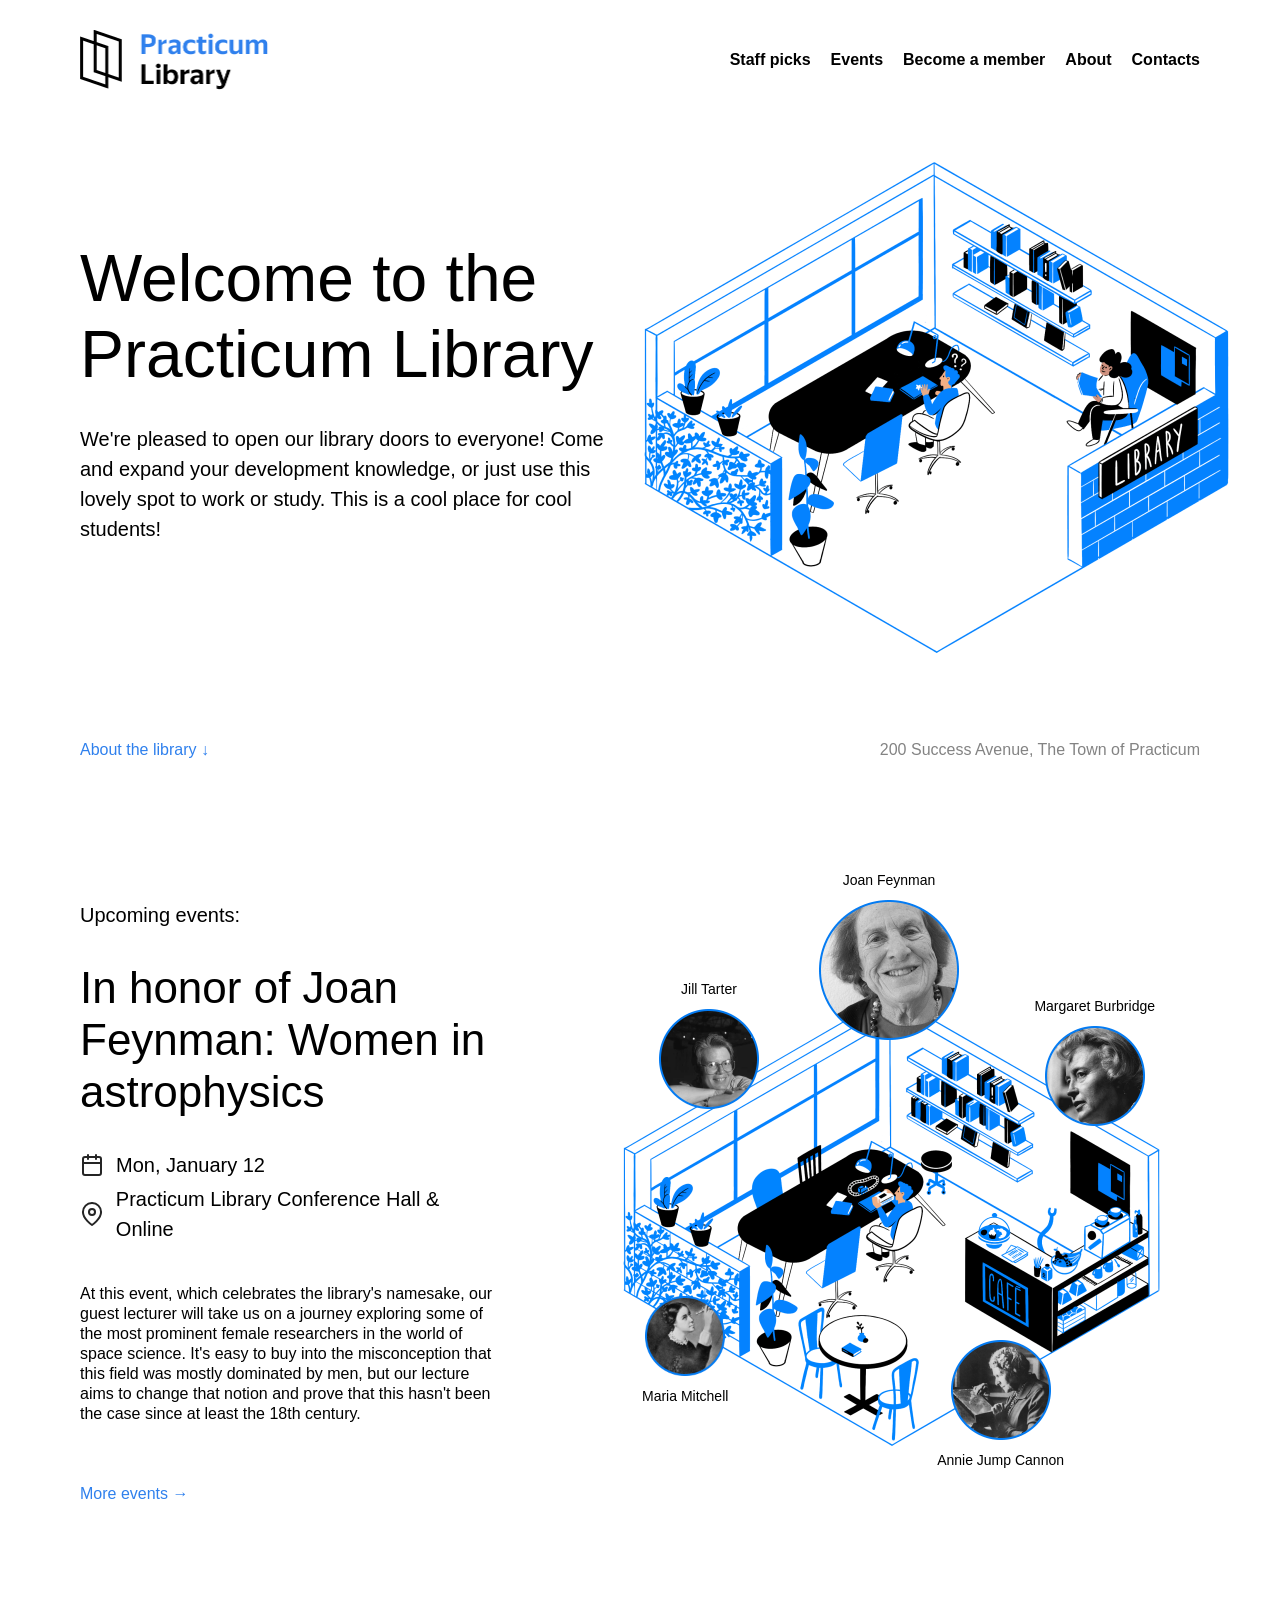
==== index.html @ 92921d1e "update project library" ====
<!DOCTYPE html>
<html lang="en">
  <head>
    <meta charset="UTF-8" />
    <meta name="viewport" content="width=device-width, initial-scale=1.0" />
    <title>Practicum Library</title>
    <link rel="shortcut icon" href="favicon.ico" />
    <link rel="stylesheet" href="./styles/normalize.css" />
    <link rel="stylesheet" href="./styles/style.css" />
  </head>

  <body>
    <div class="page">
      <header class="header">
        <nav class="nav">
          <img
            src="./images/logo.png"
            alt="Practicum Library Logo"
            class="logo"
          />
          <ul class="nav__links">
            <li>
              <a class="nav__link">Staff picks</a>
            </li>
            <li>
              <a class="nav__link">Events</a>
            </li>
            <li>
              <a class="nav__link">Become a member</a>
            </li>
            <li>
              <a class="nav__link">About</a>
            </li>
            <li>
              <a class="nav__link">Contacts</a>
            </li>
          </ul>
        </nav>
        <h1 class="header__title">Welcome to the Practicum Library</h1>
        <p class="header__description">
          We're pleased to open our library doors to everyone! Come and expand
          your development knowledge, or just use this lovely spot to work or
          study. This is a cool place for cool students!
        </p>

        <img
          src="./images/inside_the_library.png"
          alt="Illustration 'Inside the library'"
          class="header__image"
        />

        <div class="header__footer">
          <a class="header__link">About the library &darr;</a>
          <p class="header__address">
            200 Success Avenue, The Town of Practicum
          </p>
        </div>
      </header>

      <main class="content">
        <section class="events">
          <div class="events__content">
            <h2 class="events__heading">Upcoming events:</h2>
            <h3 class="events__title">
              In honor of Joan Feynman: Women in astrophysics
            </h3>
            <div class="event-info events__info-section">
              <div class="event-info__item">
                <div
                  class="event-info__icon event-info__icon_type_calendar"
                ></div>
                <p class="event-info__text">Mon, January 12</p>
              </div>
              <div class="event-info__item">
                <div class="event-info__icon event-info__icon_type_pin"></div>
                <p class="event-info__text">
                  Practicum Library Conference Hall & Online
                </p>
              </div>
            </div>
            <p class="events__description">
              At this event, which celebrates the library's namesake, our guest
              lecturer will take us on a journey exploring some of the most
              prominent female researchers in the world of space science. It's
              easy to buy into the misconception that this field was mostly
              dominated by men, but our lecture aims to change that notion and
              prove that this hasn't been the case since at least the 18th
              century.
            </p>
            <a href="#" class="events__more">More events &rarr;</a>
          </div>
          <div class="events__cover">
            <img
              src="./images/cafe.png"
              alt="practicum cafe"
              class="events__image"
            />
            <div class="person person_name_feynman">
              <p class="person__caption">Joan Feynman</p>
              <img
                src="./images/person_feynman.png"
                alt="picture of joan feynman"
                class="person__image person__image_size_l"
              />
            </div>

            <div class="person person_name_burbidge">
              <p class="person__caption">Margaret Burbridge</p>
              <img
                src="./images/person_burbidge.png"
                alt="picture of Margaret Burbridge"
                class="person__image person__image_size_m"
              />
            </div>

            <div class="person person_name_cannon">
              <img
                src="./images/person_cannon.png"
                alt="picture of Annie Jump Cannon"
                class="person__image person__image_size_m"
              />
              <p class="person__caption">Annie Jump Cannon</p>
            </div>

            <div class="person person_name_mitchell">
              <img
                src="./images/person_mitchell.png"
                alt="picture of Maria Mitchell"
                class="person__image person__image_size_s"
              />
              <p class="person__caption">Maria Mitchell</p>
            </div>

            <div class="person person_name_tarter">
              <p class="person__caption">Jill Tarter</p>
              <img
                src="./images/person_tarter.png"
                alt="picture of Jill Tarter"
                class="person__image person__image_size_m"
              />
            </div>
          </div>
        </section>

        <section class="staff">
          <!-- --------------------------------------------------------------- -->
          <!--        Don't uncomment until the final project stage            -->
          <!-- --------------------------------------------------------------- -->
          <!--<h2 class="staff__title">Staff picks</h2>
        <p class="staff__subtitle">That our readers love</p>
        <ul>
          <li class="card">
            <div class="card__content">
              <h3 class="card__title">Introduction to Algorithms</h3>
              <p class="card__text">
                The name of this book is self-explanatory; it's a proper
                introduction to algorithms! Introduction to Algorithms, or CLRS,
                in reference to the authors' last names, goes in-depth and
                covers a range of algorithms across several self-contained
                chapters.
              </p>
              <p class="card__footer">
                Thomas H. Cormen, Charles E. Leiserson, Ronald L. Rivest,
                Clifford Stein
              </p>
            </div>
          </li>

          <li class="card">
            <div class="card__content">
              <h3 class="card__title">
                The Structure and Interpretation of Computer Programs (SICP)
              </h3>
              <p class="card__text">
                This is one of the best books for learning the fundamentals of
                programming. Featured by MIT in one of their foundational
                programming courses, SICP is a general-purpose programming book
                that uses Scheme to illustrate various programming concepts.
              </p>
              <p class="card__footer">
                Harold Abelson, Gerald Jay Sussman, Julie Sussman
              </p>
            </div>
          </li>

          <li class="card">
            <div class="card__content">
              <h3 class="card__title">
                The Clean Coder: A Code of Conduct for Professional Programmers
              </h3>
              <p class="card__text">
                Compiled by seasoned software engineer and author Robert C.
                Martin (also known as Uncle Bob), this book covers the
                techniques and tools of true software craftsmanship. It explains
                how to write clean code and demonstrates how to cultivate the
                attitude of a skilled, professional programmer.
              </p>
              <p class="card__footer">Steve McConnell</p>
            </div>
          </li>

          <li class="card">
            <div class="card__content">
              <h3 class="card__title">
                Code Complete: A Practical Handbook of Software Construction
              </h3>
              <p class="card__text">
                Want to know how to write robust code irrespective of the
                architecture behind your chosen programming language? Then
                consider reading Code Complete: A Practical Handbook of Software
                Construction. It comprehensively covers everything related to
                good code structure.
              </p>
              <p class="card__footer">Steve McConnell</p>
            </div>
          </li>
        </ul>-->
        </section>

        <section class="membership">
          <!-- --------------------------------------------------------------- -->
          <!--         Don't uncomment until the final project stage           -->
          <!-- --------------------------------------------------------------- -->
          <!--<h2 class="membership__title">Becoming a library member is easy!</h2>
        <ul class="membership__steps">
          <li class="step">
            <h3 class="step__title">
              Step 1
              <img
                src="./images/icon_step_forward.svg"
                alt="icon forward"
                class="step__icon"
              />
            </h3>
            <p class="step__description">
              Fill out the membership form online or in person.
            </p>
          </li>
          <li class="step">
            <h3 class="step__title">
              Step 2
              <img
                src="./images/icon_step_forward.svg"
                alt="icon forward"
                class="step__icon"
              />
            </h3>
            <p class="step__description">
              Come pick up your library card at the front desk.
            </p>
          </li>
          <li class="step">
            <h3 class="step__title">
              Step 3
              <img
                src="./images/icon_step_forward.svg"
                alt="icon forward"
                class="step__icon"
              />
            </h3>
            <p class="step__description">Sign the back of the card.</p>
          </li>
          <li class="step">
            <h3 class="step__title">
              Step 4
              <img
                src="./images/icon_step_finish.svg"
                alt="icon finish"
                class="step__icon"
              />
            </h3>
            <p class="step__description">
              Enjoy all the awesome benefits of membership!
            </p>
          </li>
        </ul>-->
        </section>

        <section class="about">
          <!-- --------------------------------------------------------------- -->
          <!--          Don't uncomment until the final project stage          -->
          <!-- --------------------------------------------------------------- -->
          <!--<h2 class="about__title">About the library</h2>
        <div class="about__content">
          <p class="about__paragraph">
            Libraries are essential establishments in practically every city,
            and Practicum's library is no exception. It first opened its doors
            way back in 2018, right as our humble town began bidding welcome to
            its very first citizens!
          </p>
          <p class="about__paragraph">
            Since its initial opening, the library has seen nearly 342 visitors
            each month. That's almost 50% of our population! So far, most
            citizens have enjoyed reading books and making use of our ample
            online resources.
          </p>
          <p class="about__paragraph">
            The library gets its name from Joan Feynman, an American
            astrophysicist and the first woman to be elected as an officer of
            the American Geophysical Union.
          </p>
        </div>
        <div class="about__circle"></div> -->
        </section>
      </main>
      <footer class="footer">
        <!-- --------------------------------------------------------------- -->
        <!--          Don't uncomment until the final project stage            -->
        <!-- --------------------------------------------------------------- -->
      </footer>
    </div>
  </body>
</html>
---- styles/style.css ----
.page {
  min-width: 1100px;
  max-width: 1600px;
  display: block;
  margin: auto;
  font-family: helvetica, arial, sans-serif;
  font-size: 16px;
  line-height: 20px;
}

.header {
  height: 100vh;
  min-height: 720px;
  max-height: 800px;
  padding-top: 30px;
  padding-left: 80px;
  padding-right: 80px;
  position: relative;
  box-sizing: border-box;
}

.nav {
  display: flex;
  flex-direction: row;
  justify-content: space-between;
  align-items: center;
}

.logo {
  width: 196px;
  height: 60px;
}

.nav__links {
  display: flex;
  justify-content: space-between;
  align-items: center;
  column-gap: 20px;
  list-style-type: none;
  padding: 0;
}

.nav__link {
  color: #000000;
  text-decoration: none;
  font-weight: bold;
}

.header__title {
  font-size: 66px;
  line-height: 76px;
  font-weight: 500;
  max-width: 544px;
  margin-top: 150px;
  margin-right: 0;
  margin-bottom: 0;
  margin-left: 0;
}

.header__description {
  font-size: 20px;
  line-height: 30px;
  max-width: 532px;
  margin-top: 32px;
  margin-right: 0;
  margin-bottom: 0;
  margin-left: 0;
}

.header__image {
  max-width: 636px;
  position: absolute;
  top: 135px;
  right: 20px;
  z-index: 1;
}

.header__footer {
  position: absolute;
  left: 0;
  bottom: 40px;
  width: 100%;
  display: flex;
  align-items: center;
  padding: 40px 80px 0;
  justify-content: space-between;
  box-sizing: border-box;
}

.header__link {
  color: #2f80ed;
  text-decoration: none;
}

.header__address {
  margin: 0;
  color: #838383;
}

.events {
  padding: 100px 0 120px 80px;
  display: flex;
  align-items: start;
  justify-content: space-between;
  box-sizing: border-box;
}

.events__content {
  flex-basis: 580px;
}

.events__heading {
  font-size: 20px;
  font-weight: 500;
  line-height: 30px;
  margin: 0;
}

.events__title {
  font-size: 44px;
  font-weight: 500;
  line-height: 52px;
  margin: 32px 0;
}

.events__info-section {
  margin-top: 32px;
}

.event-info__item {
  display: flex;
  align-items: center;
  margin-bottom: 4px;
  font-weight: 500;
}

.event-info__icon {
  background-repeat: no-repeat;
  background-position: center;
  margin-right: 12px;
  width: 24px;
  height: 24px;
}

.event-info__icon_type_calendar {
  background-image: url(../images/icon_calendar.svg);
}

.event-info__icon_type_pin {
  background-image: url(../images/icon_pin.svg);
}

.event-info__text {
  font-size: 20px;
  font-weight: 500;
  line-height: 30px;
  margin: 0;
}

.events__description {
  margin: 40px 0 60px;
}

.events__more {
  margin-top: 60px;
  color: #2f80ed;
  text-decoration: none;
}

.events__cover {
  flex-grow: 1;
  flex-shrink: 0;
  flex-basis: 780px;
  max-width: 780px;
  position: relative;
}

.events__image {
  max-width: 100%;
}

.person {
  position: absolute;
  display: flex;
  align-items: center;
  flex-direction: column;
  gap: 10px;
}

.person_name_feynman {
  position: absolute;
  top: -30px;
  left: 319px;
}

.person_name_burbidge {
  position: absolute;
  top: 96px;
  right: 125px;
}

.person_name_cannon {
  position: absolute;
  bottom: 18px;
  right: 216px;
}

.person_name_mitchell {
  position: absolute;
  bottom: 82px;
  left: 142px;
}

.person_name_tarter {
  position: absolute;
  top: 79px;
  left: 159px;
}

.person__image {
  max-width: 100%;
}

.person__image_size_l {
  width: 140px;
}

.person__image_size_m {
  width: 100px;
}

.person__image_size_s {
  width: 80px;
}

.person__caption {
  text-align: center;
  font-size: 14px;
  margin: 0;
}
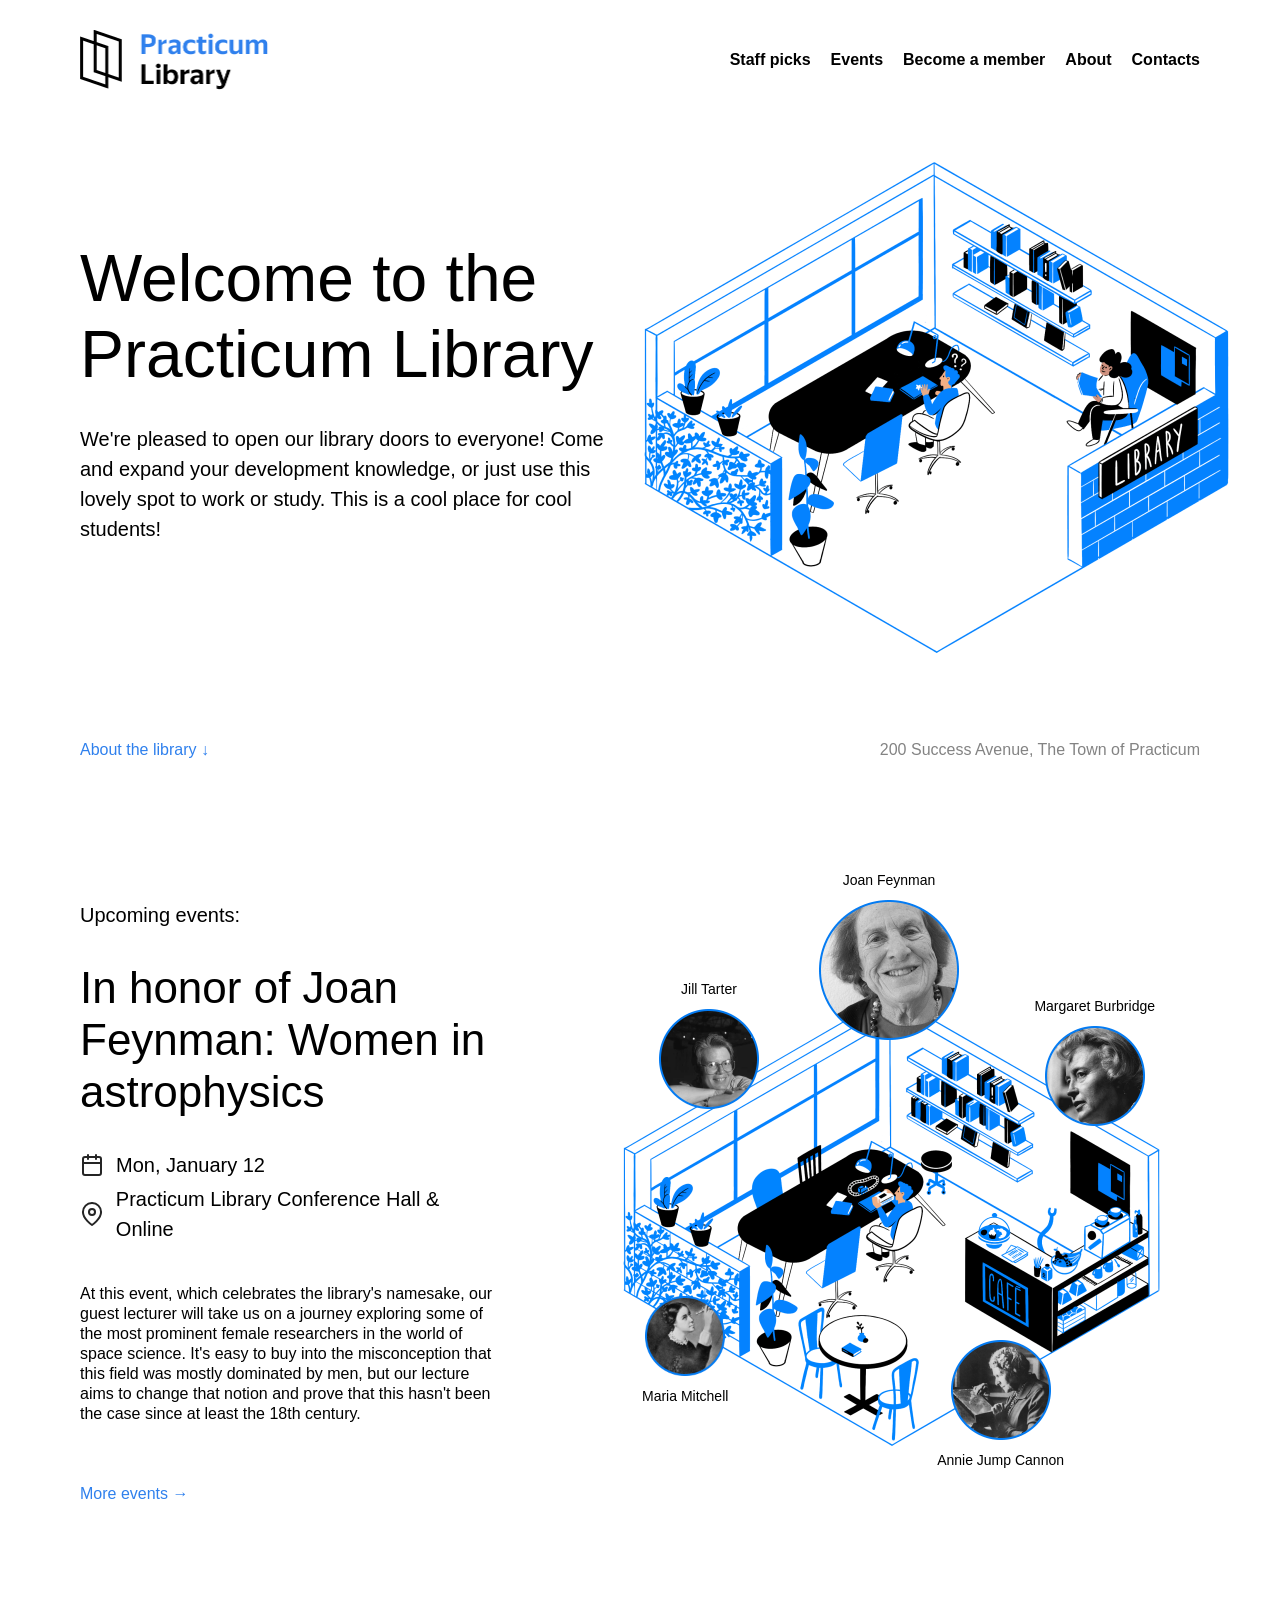
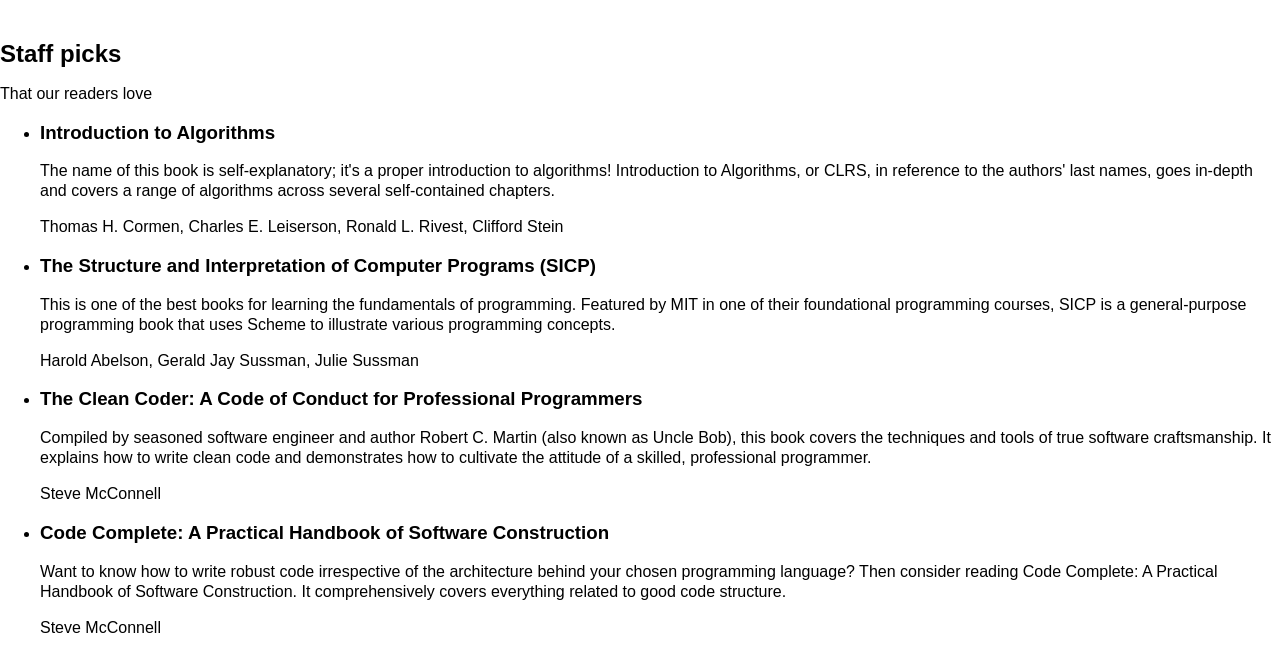
==== commit 5b6bee49: "update project" ====
--- a/index.html
+++ b/index.html
@@ -143,78 +143,77 @@
         </section>
 
         <section class="staff">
-          <!-- --------------------------------------------------------------- -->
-          <!--        Don't uncomment until the final project stage            -->
-          <!-- --------------------------------------------------------------- -->
-          <!--<h2 class="staff__title">Staff picks</h2>
-        <p class="staff__subtitle">That our readers love</p>
-        <ul>
-          <li class="card">
-            <div class="card__content">
-              <h3 class="card__title">Introduction to Algorithms</h3>
-              <p class="card__text">
-                The name of this book is self-explanatory; it's a proper
-                introduction to algorithms! Introduction to Algorithms, or CLRS,
-                in reference to the authors' last names, goes in-depth and
-                covers a range of algorithms across several self-contained
-                chapters.
-              </p>
-              <p class="card__footer">
-                Thomas H. Cormen, Charles E. Leiserson, Ronald L. Rivest,
-                Clifford Stein
-              </p>
-            </div>
-          </li>
-
-          <li class="card">
-            <div class="card__content">
-              <h3 class="card__title">
-                The Structure and Interpretation of Computer Programs (SICP)
-              </h3>
-              <p class="card__text">
-                This is one of the best books for learning the fundamentals of
-                programming. Featured by MIT in one of their foundational
-                programming courses, SICP is a general-purpose programming book
-                that uses Scheme to illustrate various programming concepts.
-              </p>
-              <p class="card__footer">
-                Harold Abelson, Gerald Jay Sussman, Julie Sussman
-              </p>
-            </div>
-          </li>
-
-          <li class="card">
-            <div class="card__content">
-              <h3 class="card__title">
-                The Clean Coder: A Code of Conduct for Professional Programmers
-              </h3>
-              <p class="card__text">
-                Compiled by seasoned software engineer and author Robert C.
-                Martin (also known as Uncle Bob), this book covers the
-                techniques and tools of true software craftsmanship. It explains
-                how to write clean code and demonstrates how to cultivate the
-                attitude of a skilled, professional programmer.
-              </p>
-              <p class="card__footer">Steve McConnell</p>
-            </div>
-          </li>
-
-          <li class="card">
-            <div class="card__content">
-              <h3 class="card__title">
-                Code Complete: A Practical Handbook of Software Construction
-              </h3>
-              <p class="card__text">
-                Want to know how to write robust code irrespective of the
-                architecture behind your chosen programming language? Then
-                consider reading Code Complete: A Practical Handbook of Software
-                Construction. It comprehensively covers everything related to
-                good code structure.
-              </p>
-              <p class="card__footer">Steve McConnell</p>
-            </div>
-          </li>
-        </ul>-->
+          <h2 class="staff__title">Staff picks</h2>
+          <p class="staff__subtitle">That our readers love</p>
+          <ul class="card__container">
+            <li class="card">
+              <div class="card__content">
+                <h3 class="card__title">Introduction to Algorithms</h3>
+                <p class="card__text">
+                  The name of this book is self-explanatory; it's a proper
+                  introduction to algorithms! Introduction to Algorithms, or
+                  CLRS, in reference to the authors' last names, goes in-depth
+                  and covers a range of algorithms across several self-contained
+                  chapters.
+                </p>
+                <p class="card__footer">
+                  Thomas H. Cormen, Charles E. Leiserson, Ronald L. Rivest,
+                  Clifford Stein
+                </p>
+              </div>
+            </li>
+
+            <li class="card">
+              <div class="card__content">
+                <h3 class="card__title">
+                  The Structure and Interpretation of Computer Programs (SICP)
+                </h3>
+                <p class="card__text">
+                  This is one of the best books for learning the fundamentals of
+                  programming. Featured by MIT in one of their foundational
+                  programming courses, SICP is a general-purpose programming
+                  book that uses Scheme to illustrate various programming
+                  concepts.
+                </p>
+                <p class="card__footer">
+                  Harold Abelson, Gerald Jay Sussman, Julie Sussman
+                </p>
+              </div>
+            </li>
+
+            <li class="card">
+              <div class="card__content">
+                <h3 class="card__title">
+                  The Clean Coder: A Code of Conduct for Professional
+                  Programmers
+                </h3>
+                <p class="card__text">
+                  Compiled by seasoned software engineer and author Robert C.
+                  Martin (also known as Uncle Bob), this book covers the
+                  techniques and tools of true software craftsmanship. It
+                  explains how to write clean code and demonstrates how to
+                  cultivate the attitude of a skilled, professional programmer.
+                </p>
+                <p class="card__footer">Steve McConnell</p>
+              </div>
+            </li>
+
+            <li class="card">
+              <div class="card__content">
+                <h3 class="card__title">
+                  Code Complete: A Practical Handbook of Software Construction
+                </h3>
+                <p class="card__text">
+                  Want to know how to write robust code irrespective of the
+                  architecture behind your chosen programming language? Then
+                  consider reading Code Complete: A Practical Handbook of
+                  Software Construction. It comprehensively covers everything
+                  related to good code structure.
+                </p>
+                <p class="card__footer">Steve McConnell</p>
+              </div>
+            </li>
+          </ul>
         </section>
 
         <section class="membership">
--- a/styles/style.css
+++ b/styles/style.css
@@ -238,3 +238,192 @@
   font-size: 14px;
   margin: 0;
 }
+
+.staff {
+  background-image: url(
+  background-size: cover;
+  padding-top: 100px;
+  padding-bottom: 140px;
+}
+
+.staff__title {
+  text-align: center;
+  font-size: 44px;
+  line-height: 52px;
+  margin: 0 0 24px;
+}
+
+.staff__subtitle {
+  text-align: center;
+  font-size: 20px;
+  line-height: 30px;
+  font-weight: 400;
+  margin: 24px 0 0;
+}
+
+/* Add the CSS rule for your new class here. Make sure to place it before .card: parents should precede their children */
+.card__container {
+  display: flex;
+  flex-direction: row;
+  align-items: center;
+  row-gap: 40px;
+}
+
+.card {
+  background-color: #fff;
+  border-radius: 6px;
+  padding: 32px 40px 20px 32px;
+  box-sizing: border-box;
+  width: 360px;
+  list-style-type: none;
+}
+
+.card__content {
+  width: 100%;
+  height: 100%;
+  display: flex;
+  flex-direction: column;
+}
+
+.card__title {
+  font-size: 20px;
+  line-height: 30px;
+  font-weight: 700;
+  margin: 0;
+}
+
+.card__text {
+  margin: 20px 0 0;
+  font-size: 16px;
+  line-height: 24px;
+}
+
+.card__footer {
+  margin: 0;
+  font-size: 14px;
+  line-height: 20px;
+  color: #838383;
+  /* Auto margins applied on a flex item automatically extend specified margin to occupy the extra space in the flex container */
+  /* In our case, this pushes the element down to the bottom */
+  margin-top: auto;
+}
+
+.membership {
+  padding-top: 100px;
+  padding-bottom: 140px;
+  background-color: #f2f2f2;
+}
+
+.membership__title {
+  max-width: 574px;
+  margin: 0 auto;
+  text-align: center;
+  font-size: 44px;
+  font-weight: 500;
+  line-height: 52px;
+}
+
+.membership__steps {
+  list-style-type: none;
+  padding: 0;
+  margin: 100px 0 0;
+  /* Add styles */
+}
+
+.step {
+  /* Add styles */
+}
+
+.step__title {
+  margin: 0;
+  font-size: 20px;
+  line-height: 30px;
+  font-weight: 700;
+  display: flex;
+  align-items: center;
+}
+
+.step__icon {
+  margin-left: 20px;
+}
+
+.step__description {
+  margin: 10px 0 0;
+}
+
+.about {
+  padding: 100px 80px;
+  background-color: #1f1f1f;
+  color: #fff;
+  overflow: hidden;
+  position: relative;
+  box-sizing: border-box;
+}
+
+.about__title {
+  margin: 0;
+  font-size: 20px;
+  line-height: 30px;
+  font-weight: 500;
+  z-index: 1;
+}
+
+.about__content {
+  font-size: 20px;
+  line-height: 30px;
+  font-weight: 400;
+  max-width: 660px;
+}
+
+.about__paragraph {
+  margin: 0;
+}
+
+.about__circle {
+  background-color: #2f80ed;
+  width: 495px;
+  height: 495px;
+  border-radius: 50%;
+}
+
+.footer {
+  box-sizing: border-box;
+}
+
+.footer__columns {
+}
+
+.footer__column_content_hours {
+}
+
+.footer__column_content_social {
+}
+
+.footer__logo {
+}
+
+.footer__list {
+  /* The code below removes the default browser styles for lists */
+  list-style-type: none;
+  padding: 0;
+  margin: 0;
+}
+
+.footer__list-item {
+}
+
+.footer__column-heading {
+}
+
+.footer__column-link {
+  color: white;
+  font-size: 16px;
+  line-height: 20px;
+  text-decoration: none;
+}
+
+.footer__social-icon {
+}
+
+.footer__copyright {
+}
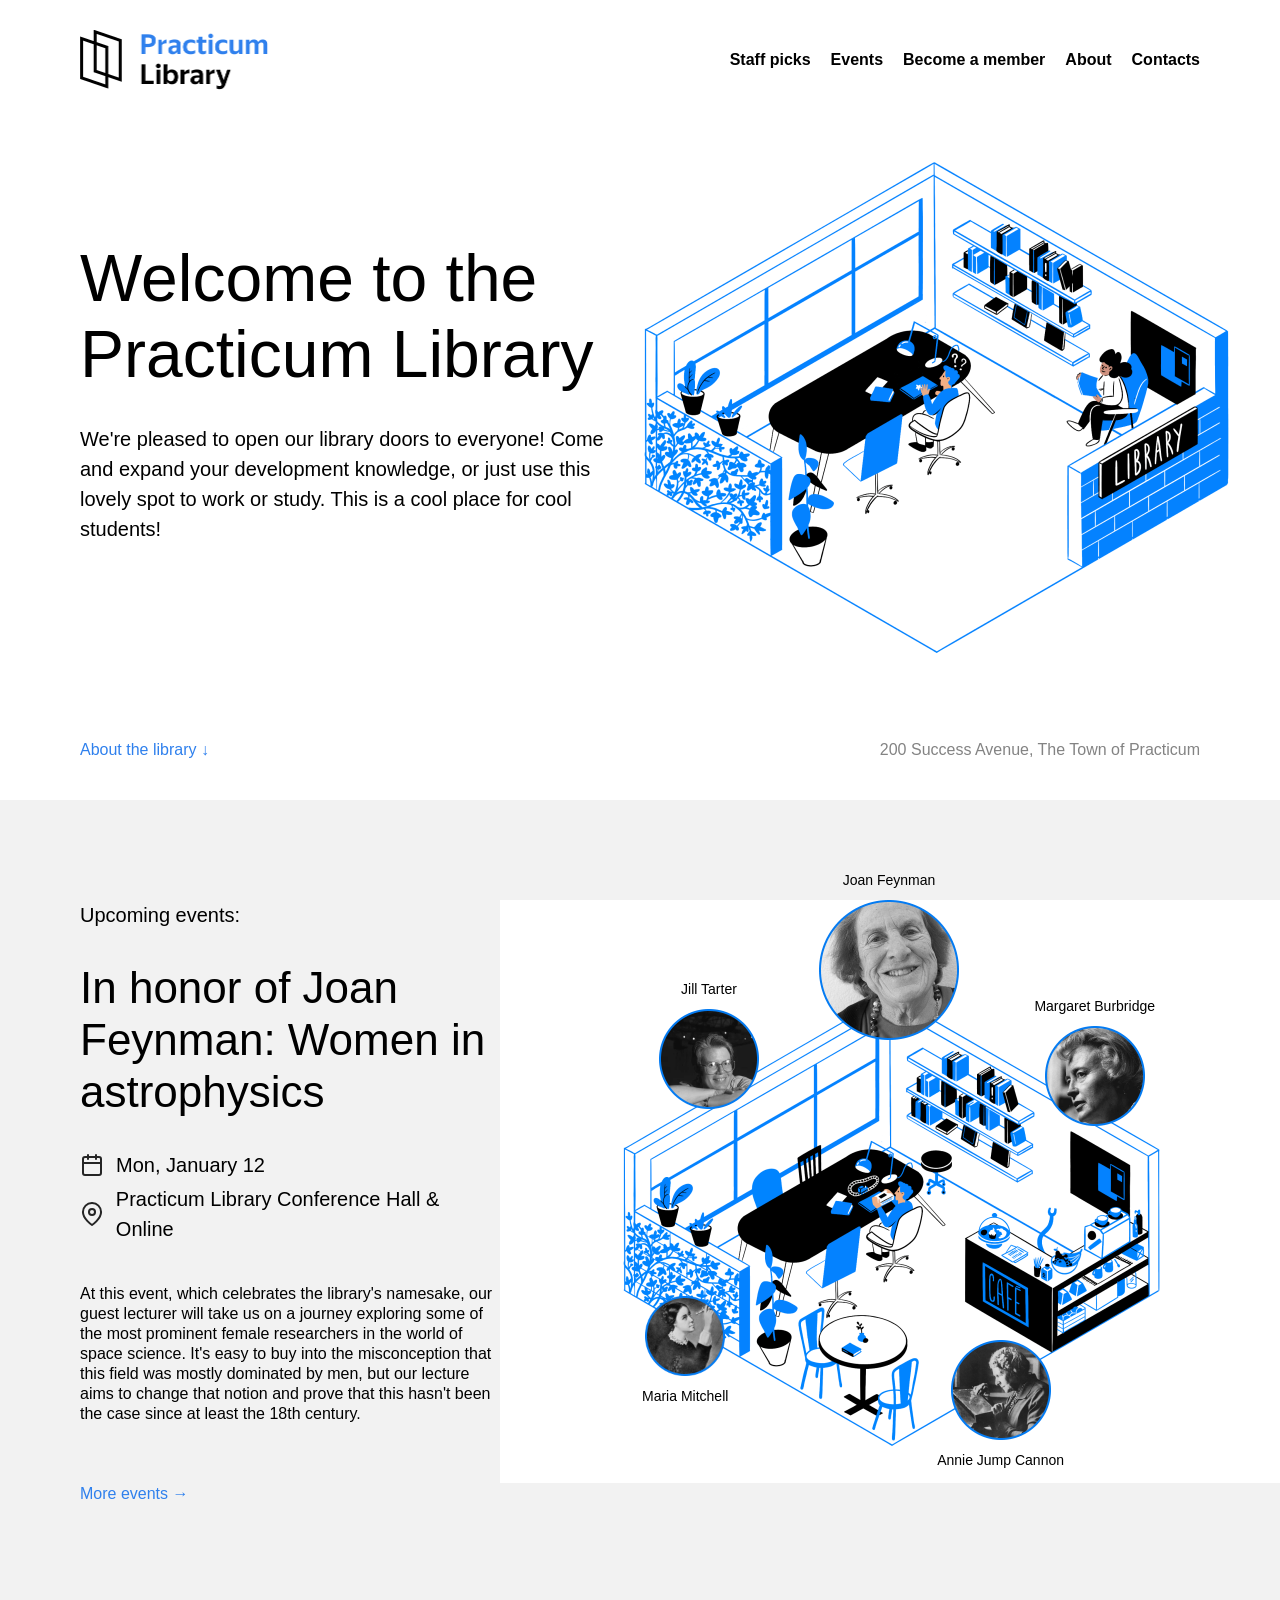
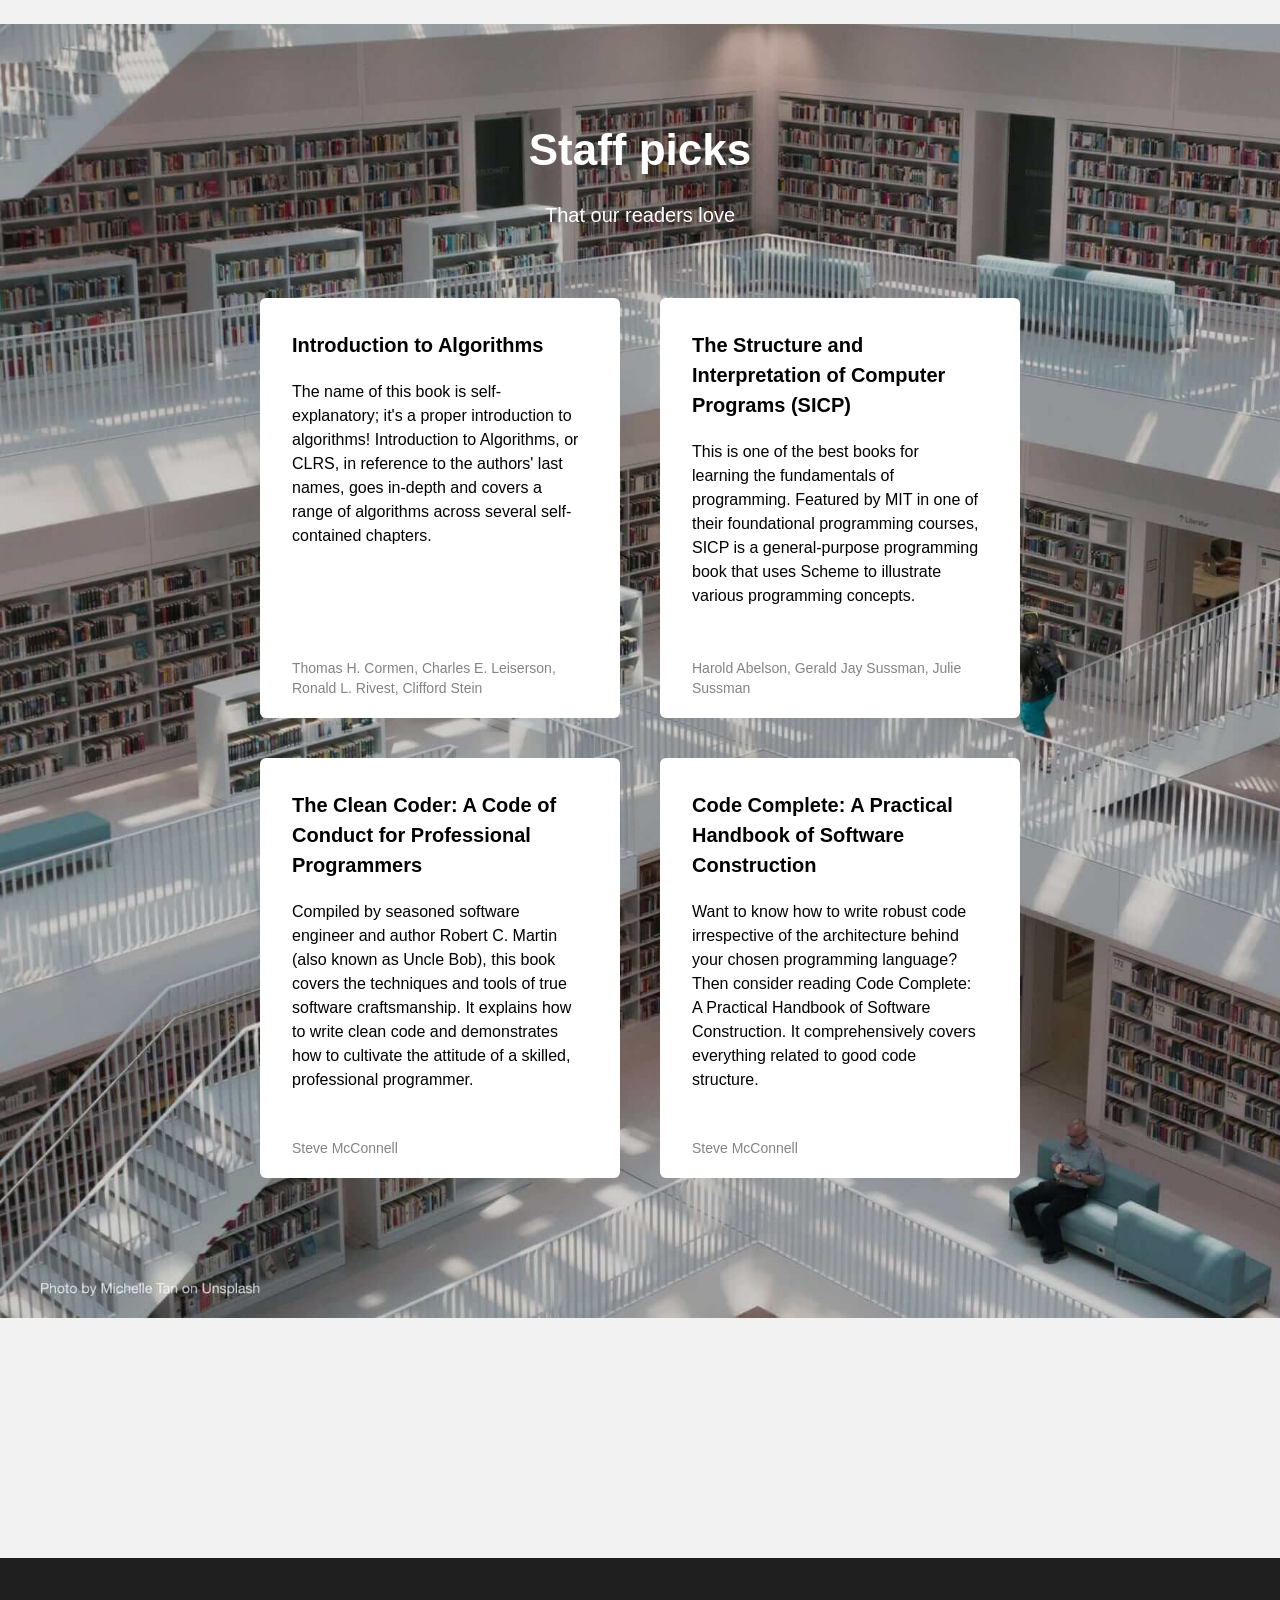
==== commit f48cac6f: "update project library" ====
--- a/index.html
+++ b/index.html
@@ -145,7 +145,7 @@
         <section class="staff">
           <h2 class="staff__title">Staff picks</h2>
           <p class="staff__subtitle">That our readers love</p>
-          <ul class="card__container">
+          <ul class="staff__cards">
             <li class="card">
               <div class="card__content">
                 <h3 class="card__title">Introduction to Algorithms</h3>
--- a/styles/style.css
+++ b/styles/style.css
@@ -100,6 +100,7 @@
 .events {
   padding: 100px 0 120px 80px;
   display: flex;
+  background-color: #f2f2f2;
   align-items: start;
   justify-content: space-between;
   box-sizing: border-box;
@@ -240,14 +241,15 @@
 }
 
 .staff {
-  background-image: url(
-  background-size: cover;
   padding-top: 100px;
   padding-bottom: 140px;
+  background-image: url(../images/staff_picks_background.jpg);
+  background-size: cover;
 }
 
 .staff__title {
   text-align: center;
+  color: #fff;
   font-size: 44px;
   line-height: 52px;
   margin: 0 0 24px;
@@ -255,6 +257,7 @@
 
 .staff__subtitle {
   text-align: center;
+  color: #fff;
   font-size: 20px;
   line-height: 30px;
   font-weight: 400;
@@ -262,11 +265,15 @@
 }
 
 /* Add the CSS rule for your new class here. Make sure to place it before .card: parents should precede their children */
-.card__container {
+.staff__cards {
   display: flex;
   flex-direction: row;
-  align-items: center;
+  flex-wrap: wrap;
   row-gap: 40px;
+  column-gap: 40px;
+  max-width: 760px;
+  padding-left: 0px;
+  margin: 68px auto auto auto;
 }
 
 .card {
@@ -275,6 +282,7 @@
   padding: 32px 40px 20px 32px;
   box-sizing: border-box;
   width: 360px;
+  height: 420px;
   list-style-type: none;
 }
 
@@ -303,8 +311,6 @@
   font-size: 14px;
   line-height: 20px;
   color: #838383;
-  /* Auto margins applied on a flex item automatically extend specified margin to occupy the extra space in the flex container */
-  /* In our case, this pushes the element down to the bottom */
   margin-top: auto;
 }
 
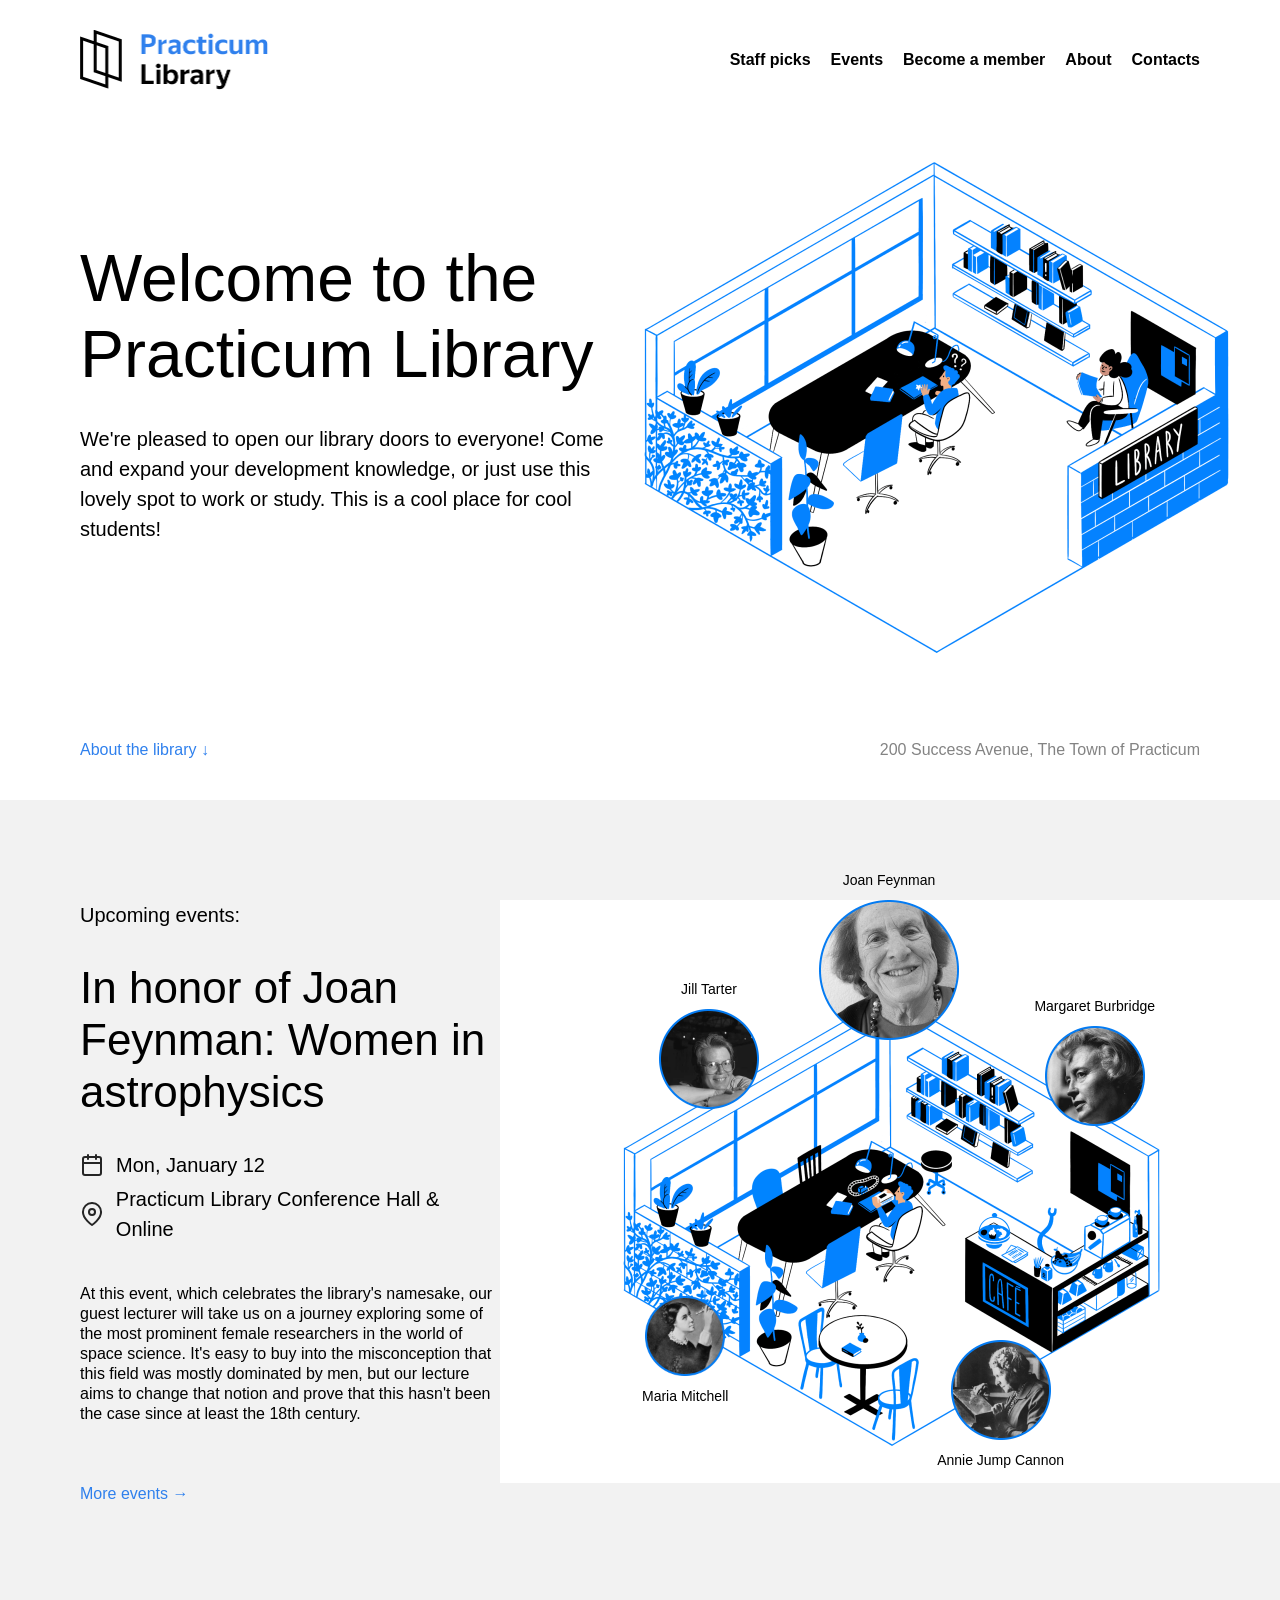
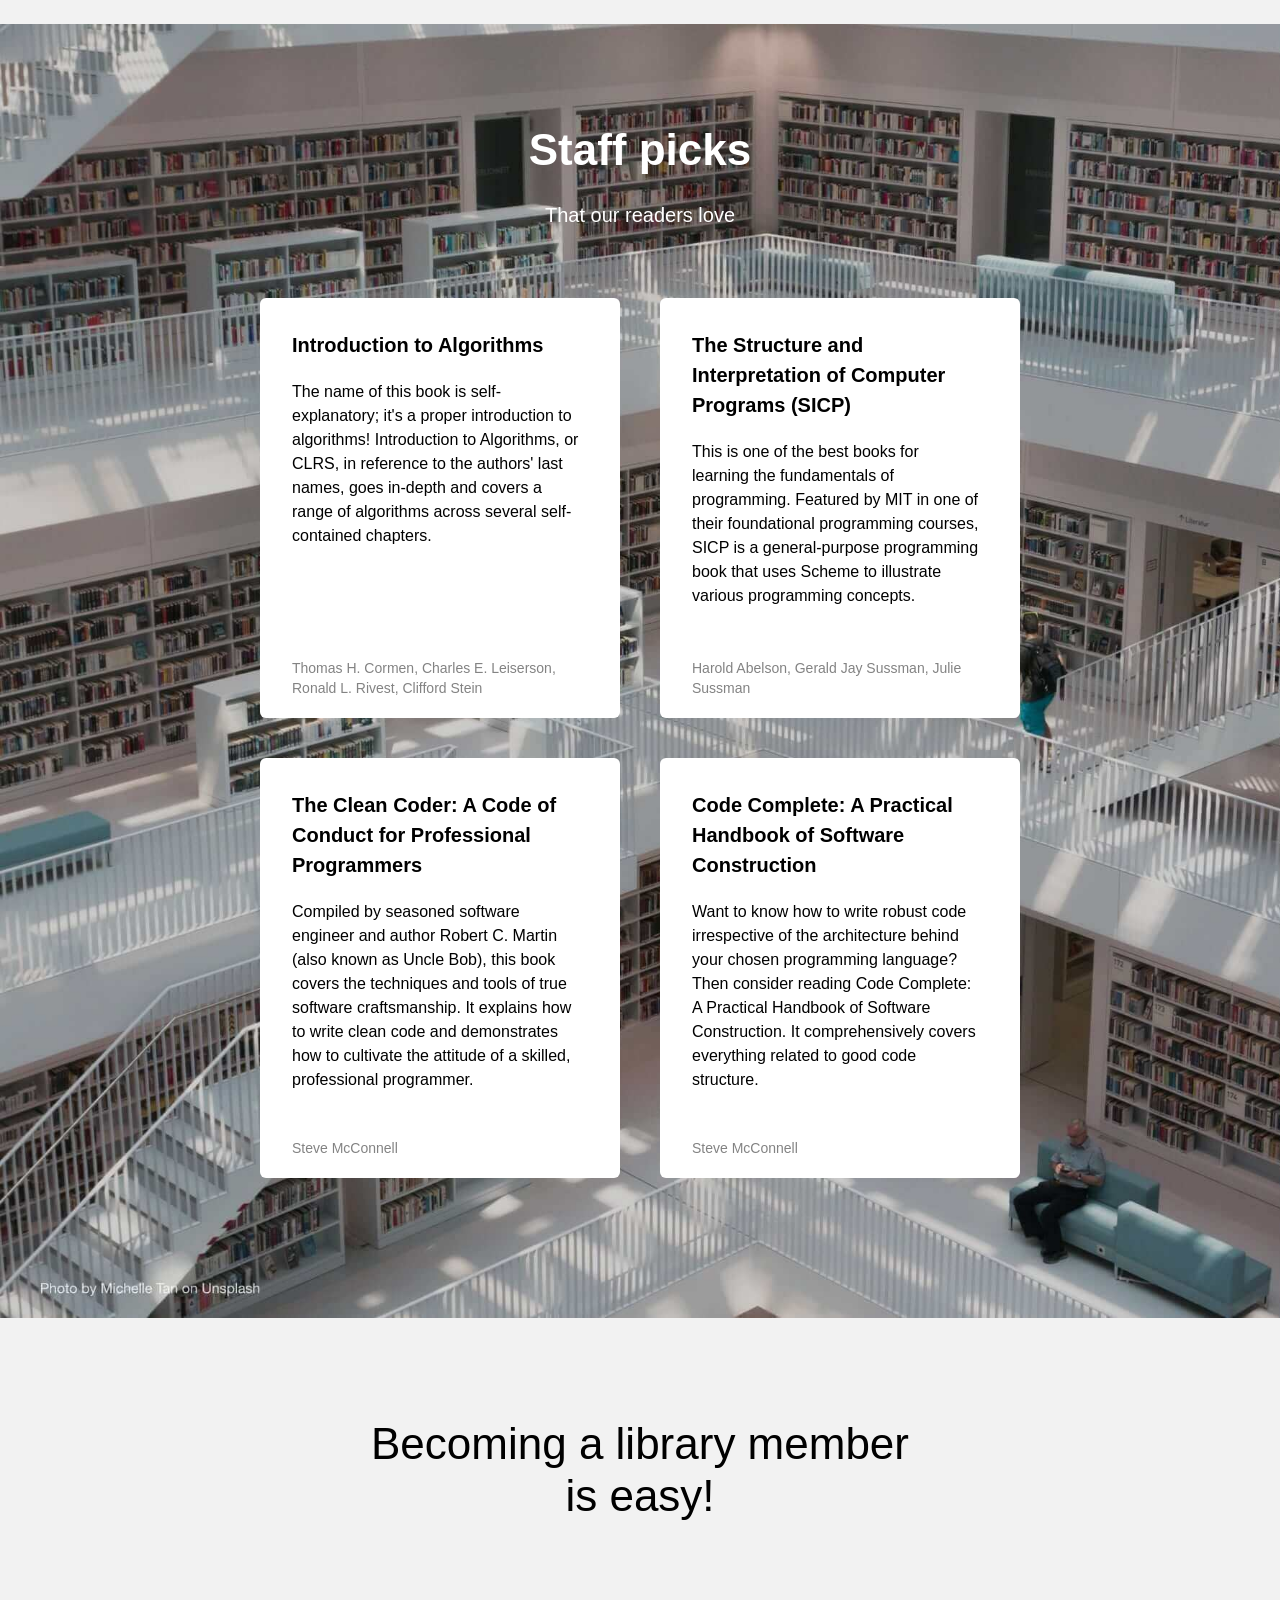
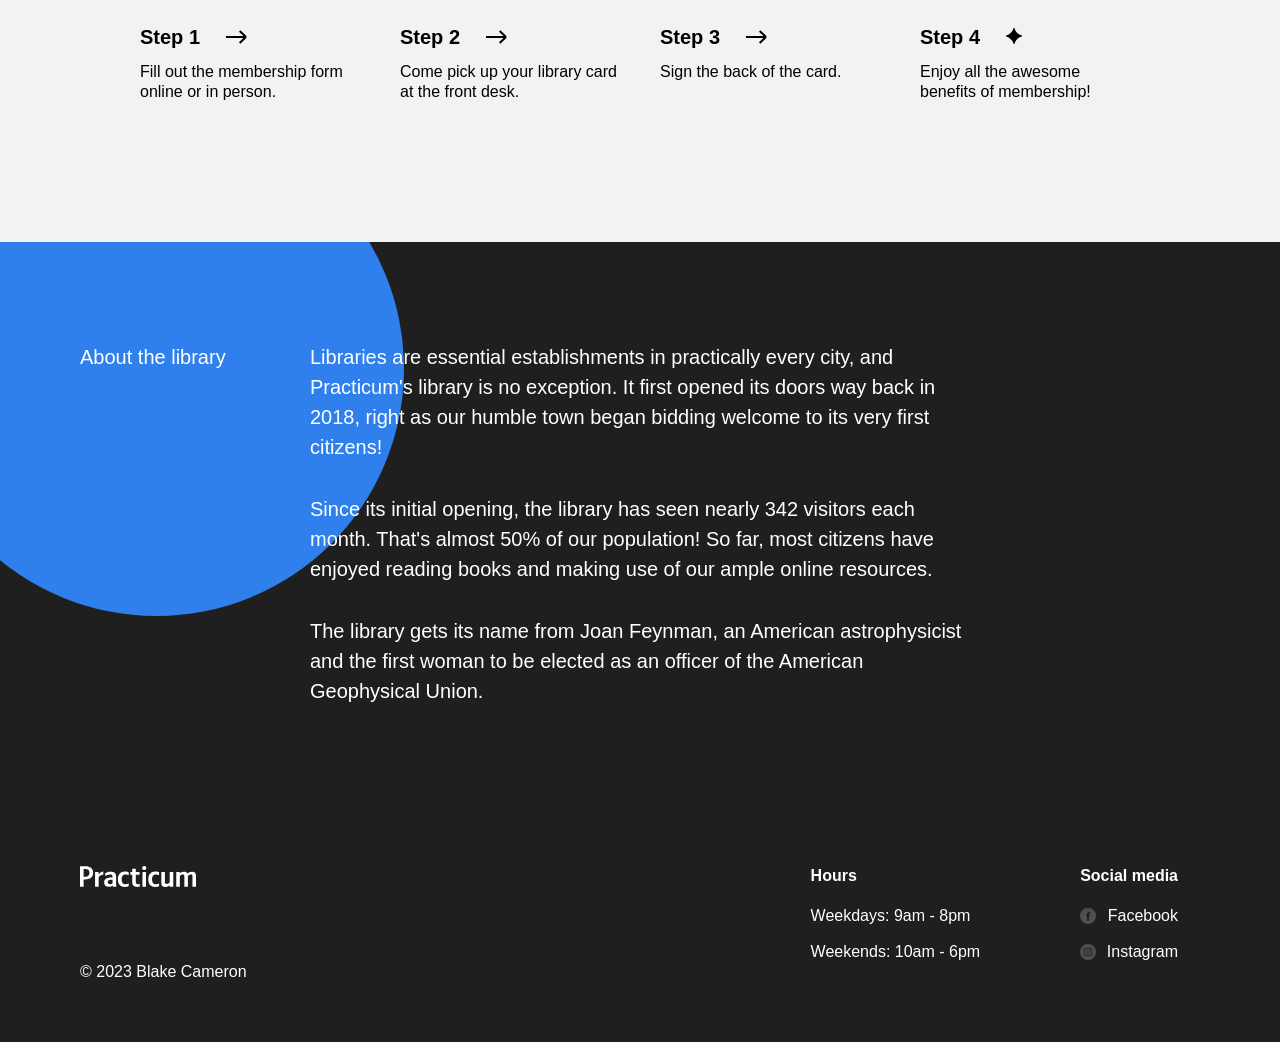
==== commit 11b2ec88: "finish project" ====
--- a/index.html
+++ b/index.html
@@ -11,6 +11,8 @@
 
   <body>
     <div class="page">
+      <!-- Header -->
+
       <header class="header">
         <nav class="nav">
           <img
@@ -20,19 +22,19 @@
           />
           <ul class="nav__links">
             <li>
-              <a class="nav__link">Staff picks</a>
-            </li>
-            <li>
-              <a class="nav__link">Events</a>
-            </li>
-            <li>
-              <a class="nav__link">Become a member</a>
-            </li>
-            <li>
-              <a class="nav__link">About</a>
-            </li>
-            <li>
-              <a class="nav__link">Contacts</a>
+              <a class="nav__link" href="#staff-picks">Staff picks</a>
+            </li>
+            <li>
+              <a class="nav__link" href="#events">Events</a>
+            </li>
+            <li>
+              <a class="nav__link" href="#become-member">Become a member</a>
+            </li>
+            <li>
+              <a class="nav__link" href="#about-library">About</a>
+            </li>
+            <li>
+              <a class="nav__link" href="#contacts">Contacts</a>
             </li>
           </ul>
         </nav>
@@ -50,15 +52,19 @@
         />
 
         <div class="header__footer">
-          <a class="header__link">About the library &darr;</a>
+          <a class="header__link" href="#about-library"
+            >About the library &darr;</a
+          >
           <p class="header__address">
             200 Success Avenue, The Town of Practicum
           </p>
         </div>
       </header>
 
+      <!-- main -->
+
       <main class="content">
-        <section class="events">
+        <section class="events" id="events">
           <div class="events__content">
             <h2 class="events__heading">Upcoming events:</h2>
             <h3 class="events__title">
@@ -87,7 +93,7 @@
               prove that this hasn't been the case since at least the 18th
               century.
             </p>
-            <a href="#" class="events__more">More events &rarr;</a>
+            <a href="#more-events" class="events__more">More events &rarr;</a>
           </div>
           <div class="events__cover">
             <img
@@ -142,7 +148,7 @@
           </div>
         </section>
 
-        <section class="staff">
+        <section class="staff" id="staff-picks">
           <h2 class="staff__title">Staff picks</h2>
           <p class="staff__subtitle">That our readers love</p>
           <ul class="staff__cards">
@@ -216,96 +222,132 @@
           </ul>
         </section>
 
-        <section class="membership">
-          <!-- --------------------------------------------------------------- -->
-          <!--         Don't uncomment until the final project stage           -->
-          <!-- --------------------------------------------------------------- -->
-          <!--<h2 class="membership__title">Becoming a library member is easy!</h2>
-        <ul class="membership__steps">
-          <li class="step">
-            <h3 class="step__title">
-              Step 1
-              <img
-                src="./images/icon_step_forward.svg"
-                alt="icon forward"
-                class="step__icon"
-              />
-            </h3>
-            <p class="step__description">
-              Fill out the membership form online or in person.
+        <section class="membership" id="become-member">
+          <h2 class="membership__title">Becoming a library member is easy!</h2>
+
+          <ul class="membership__steps">
+            <li class="step">
+              <h3 class="step__title">
+                Step 1
+                <img
+                  src="./images/icon_step_forward.svg"
+                  alt="icon forward"
+                  class="step__icon"
+                />
+              </h3>
+              <p class="step__description">
+                Fill out the membership form online or in person.
+              </p>
+            </li>
+            <li class="step">
+              <h3 class="step__title">
+                Step 2
+                <img
+                  src="./images/icon_step_forward.svg"
+                  alt="icon forward"
+                  class="step__icon"
+                />
+              </h3>
+              <p class="step__description">
+                Come pick up your library card at the front desk.
+              </p>
+            </li>
+            <li class="step">
+              <h3 class="step__title">
+                Step 3
+                <img
+                  src="./images/icon_step_forward.svg"
+                  alt="icon forward"
+                  class="step__icon"
+                />
+              </h3>
+              <p class="step__description">Sign the back of the card.</p>
+            </li>
+            <li class="step">
+              <h3 class="step__title">
+                Step 4
+                <img
+                  src="./images/icon_step_finish.svg"
+                  alt="icon finish"
+                  class="step__icon"
+                />
+              </h3>
+              <p class="step__description">
+                Enjoy all the awesome benefits of membership!
+              </p>
+            </li>
+          </ul>
+        </section>
+
+        <section class="about" id="about-library">
+          <h2 class="about__title">About the library</h2>
+          <div class="about__content">
+            <p class="about__paragraph">
+              Libraries are essential establishments in practically every city,
+              and Practicum's library is no exception. It first opened its doors
+              way back in 2018, right as our humble town began bidding welcome
+              to its very first citizens!
             </p>
-          </li>
-          <li class="step">
-            <h3 class="step__title">
-              Step 2
-              <img
-                src="./images/icon_step_forward.svg"
-                alt="icon forward"
-                class="step__icon"
-              />
-            </h3>
-            <p class="step__description">
-              Come pick up your library card at the front desk.
+            <p class="about__paragraph">
+              Since its initial opening, the library has seen nearly 342
+              visitors each month. That's almost 50% of our population! So far,
+              most citizens have enjoyed reading books and making use of our
+              ample online resources.
             </p>
-          </li>
-          <li class="step">
-            <h3 class="step__title">
-              Step 3
-              <img
-                src="./images/icon_step_forward.svg"
-                alt="icon forward"
-                class="step__icon"
-              />
-            </h3>
-            <p class="step__description">Sign the back of the card.</p>
-          </li>
-          <li class="step">
-            <h3 class="step__title">
-              Step 4
-              <img
-                src="./images/icon_step_finish.svg"
-                alt="icon finish"
-                class="step__icon"
-              />
-            </h3>
-            <p class="step__description">
-              Enjoy all the awesome benefits of membership!
+            <p class="about__paragraph">
+              The library gets its name from Joan Feynman, an American
+              astrophysicist and the first woman to be elected as an officer of
+              the American Geophysical Union.
             </p>
-          </li>
-        </ul>-->
-        </section>
-
-        <section class="about">
-          <!-- --------------------------------------------------------------- -->
-          <!--          Don't uncomment until the final project stage          -->
-          <!-- --------------------------------------------------------------- -->
-          <!--<h2 class="about__title">About the library</h2>
-        <div class="about__content">
-          <p class="about__paragraph">
-            Libraries are essential establishments in practically every city,
-            and Practicum's library is no exception. It first opened its doors
-            way back in 2018, right as our humble town began bidding welcome to
-            its very first citizens!
-          </p>
-          <p class="about__paragraph">
-            Since its initial opening, the library has seen nearly 342 visitors
-            each month. That's almost 50% of our population! So far, most
-            citizens have enjoyed reading books and making use of our ample
-            online resources.
-          </p>
-          <p class="about__paragraph">
-            The library gets its name from Joan Feynman, an American
-            astrophysicist and the first woman to be elected as an officer of
-            the American Geophysical Union.
-          </p>
-        </div>
-        <div class="about__circle"></div> -->
+          </div>
+          <div class="about__circle"></div>
         </section>
       </main>
-      <footer class="footer">
-        <!-- --------------------------------------------------------------- -->
-        <!--          Don't uncomment until the final project stage            -->
-        <!-- --------------------------------------------------------------- -->
+
+      <!-- Footer -->
+
+      <footer class="footer" id="contacts">
+        <div class="footer__columns">
+          <div class="footer__logo" class="footer__column">
+            <img src="./images/logo_practicum.svg" class="footer__logo" />
+          </div>
+
+          <div class="footer__column footer__column_content_hours">
+            <h3 class="footer__column-heading">Hours</h3>
+            <ul class="footer__list">
+              <li class="footer__list-item">Weekdays: 9am - 8pm</li>
+              <li class="footer__list-item">Weekends: 10am - 6pm</li>
+            </ul>
+          </div>
+
+          <div class="footer__column footer__column_content_social">
+            <h3 class="footer__column-heading">Social media</h3>
+            <ul class="footer__list">
+              <li class="footer__list-item">
+                <a href="#" class="footer__column-link">
+                  <img
+                    src="./images/facebook_white.svg"
+                    class="footer__social-icon"
+                    alt="facebook social icon"
+                  />
+                  Facebook
+                </a>
+              </li>
+
+              <li class="footer__list-item">
+                <a href="#" class="footer__column-link">
+                  <img
+                    src="./images/instagram_white.svg"
+                    class="footer__social-icon"
+                    alt="instagram social icon"
+                  />
+                  Instagram
+                </a>
+              </li>
+            </ul>
+          </div>
+        </div>
+        <p class="footer__copyright">© 2023 Blake Cameron</p>
       </footer>
     </div>
   </body>
--- a/styles/style.css
+++ b/styles/style.css
@@ -46,6 +46,10 @@
   font-weight: bold;
 }
 
+.nav__link:hover {
+  color: #1f69c9;
+}
+
 .header__title {
   font-size: 66px;
   line-height: 76px;
@@ -90,6 +94,10 @@
 .header__link {
   color: #2f80ed;
   text-decoration: none;
+}
+
+.header__link:hover {
+  color: #1f69c9;
 }
 
 .header__address {
@@ -168,6 +176,10 @@
   text-decoration: none;
 }
 
+.events__more:hover {
+  color: #1f69c9;
+}
+
 .events__cover {
   flex-grow: 1;
   flex-shrink: 0;
@@ -264,7 +276,6 @@
   margin: 24px 0 0;
 }
 
-/* Add the CSS rule for your new class here. Make sure to place it before .card: parents should precede their children */
 .staff__cards {
   display: flex;
   flex-direction: row;
@@ -333,11 +344,16 @@
   list-style-type: none;
   padding: 0;
   margin: 100px 0 0;
-  /* Add styles */
+  display: flex;
+  justify-content: center;
+  align-content: center;
+  flex-direction: row;
+  gap: 40px;
 }
 
 .step {
-  /* Add styles */
+  padding: 0;
+  flex-basis: 220px;
 }
 
 .step__title {
@@ -345,8 +361,6 @@
   font-size: 20px;
   line-height: 30px;
   font-weight: 700;
-  display: flex;
-  align-items: center;
 }
 
 .step__icon {
@@ -371,7 +385,9 @@
   font-size: 20px;
   line-height: 30px;
   font-weight: 500;
+  max-width: 154px;
   z-index: 1;
+  position: absolute;
 }
 
 .about__content {
@@ -379,10 +395,15 @@
   line-height: 30px;
   font-weight: 400;
   max-width: 660px;
+  display: flex;
+  flex-direction: column;
+  gap: 32px;
+  margin: auto;
 }
 
 .about__paragraph {
   margin: 0;
+  z-index: 1;
 }
 
 .about__circle {
@@ -390,35 +411,59 @@
   width: 495px;
   height: 495px;
   border-radius: 50%;
+  position: absolute;
+  top: -121px;
+  left: -91px;
+  z-index: 0;
 }
 
 .footer {
   box-sizing: border-box;
+  background-color: #1f1f1f;
+  padding: 60px 102px 60px 80px;
+  min-height: 224px;
 }
 
 .footer__columns {
+  display: flex;
+  flex-direction: row;
+  align-content: center;
+  justify-content: center;
 }
 
 .footer__column_content_hours {
+  margin-left: auto;
 }
 
 .footer__column_content_social {
+  margin-left: 100px;
+}
+
+.footer__column-heading {
+  color: #fff;
+  margin: 0 0 20px 0;
+  font-size: 16px;
+  line-height: 20px;
 }
 
 .footer__logo {
+  width: 116px;
+  height: 21px;
 }
 
 .footer__list {
-  /* The code below removes the default browser styles for lists */
   list-style-type: none;
   padding: 0;
   margin: 0;
+  display: flex;
+  flex-direction: column;
+  gap: 16px;
 }
 
 .footer__list-item {
-}
-
-.footer__column-heading {
+  color: #fff;
+  font-size: 16px;
+  line-height: 20px;
 }
 
 .footer__column-link {
@@ -426,10 +471,25 @@
   font-size: 16px;
   line-height: 20px;
   text-decoration: none;
+  display: flex;
+  justify-content: space-between;
+  align-items: center;
+}
+
+.footer__column-link:hover {
+  color: #c1c1c1;
 }
 
 .footer__social-icon {
+  width: 16px;
+  height: 16px;
 }
 
 .footer__copyright {
-}
+  color: #fff;
+  font-size: 14px;
+  line-height: 20px;
+  margin: 0;
+  font-size: 16px;
+  line-height: 20px;
+}
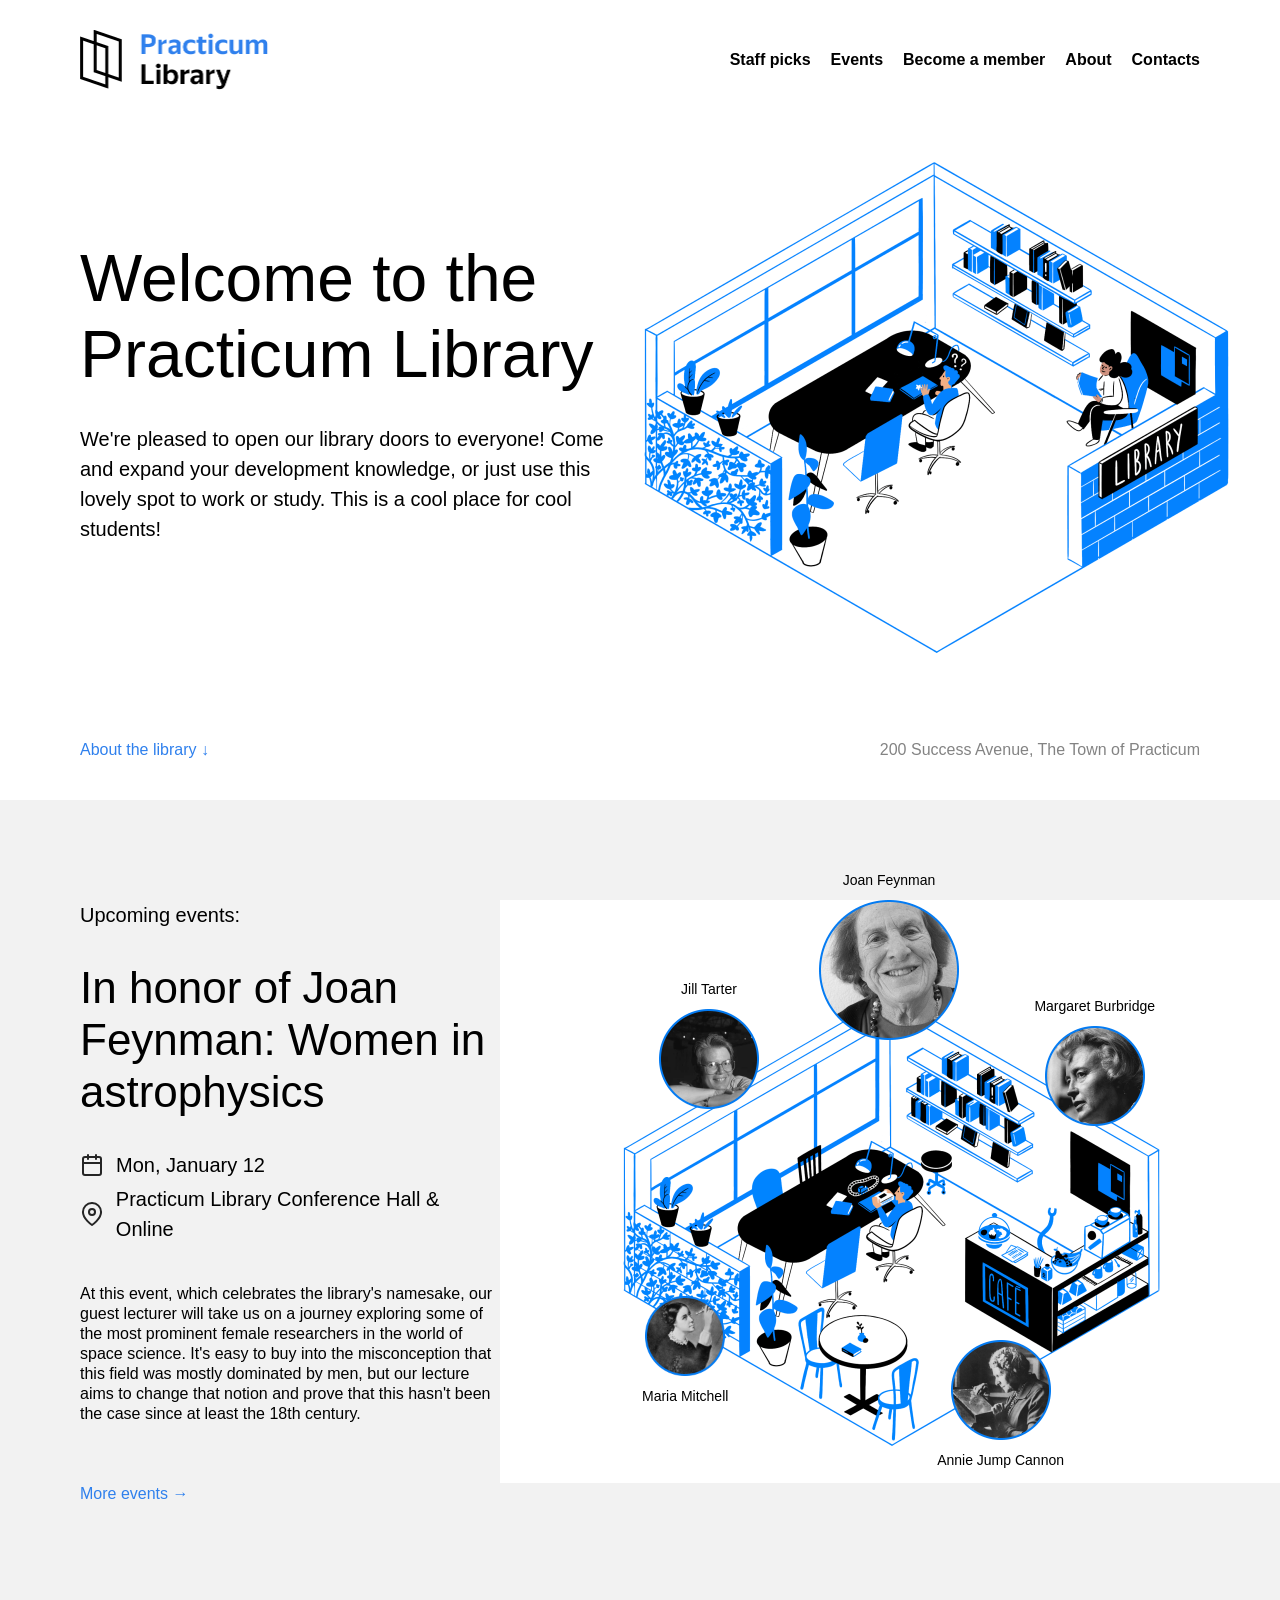
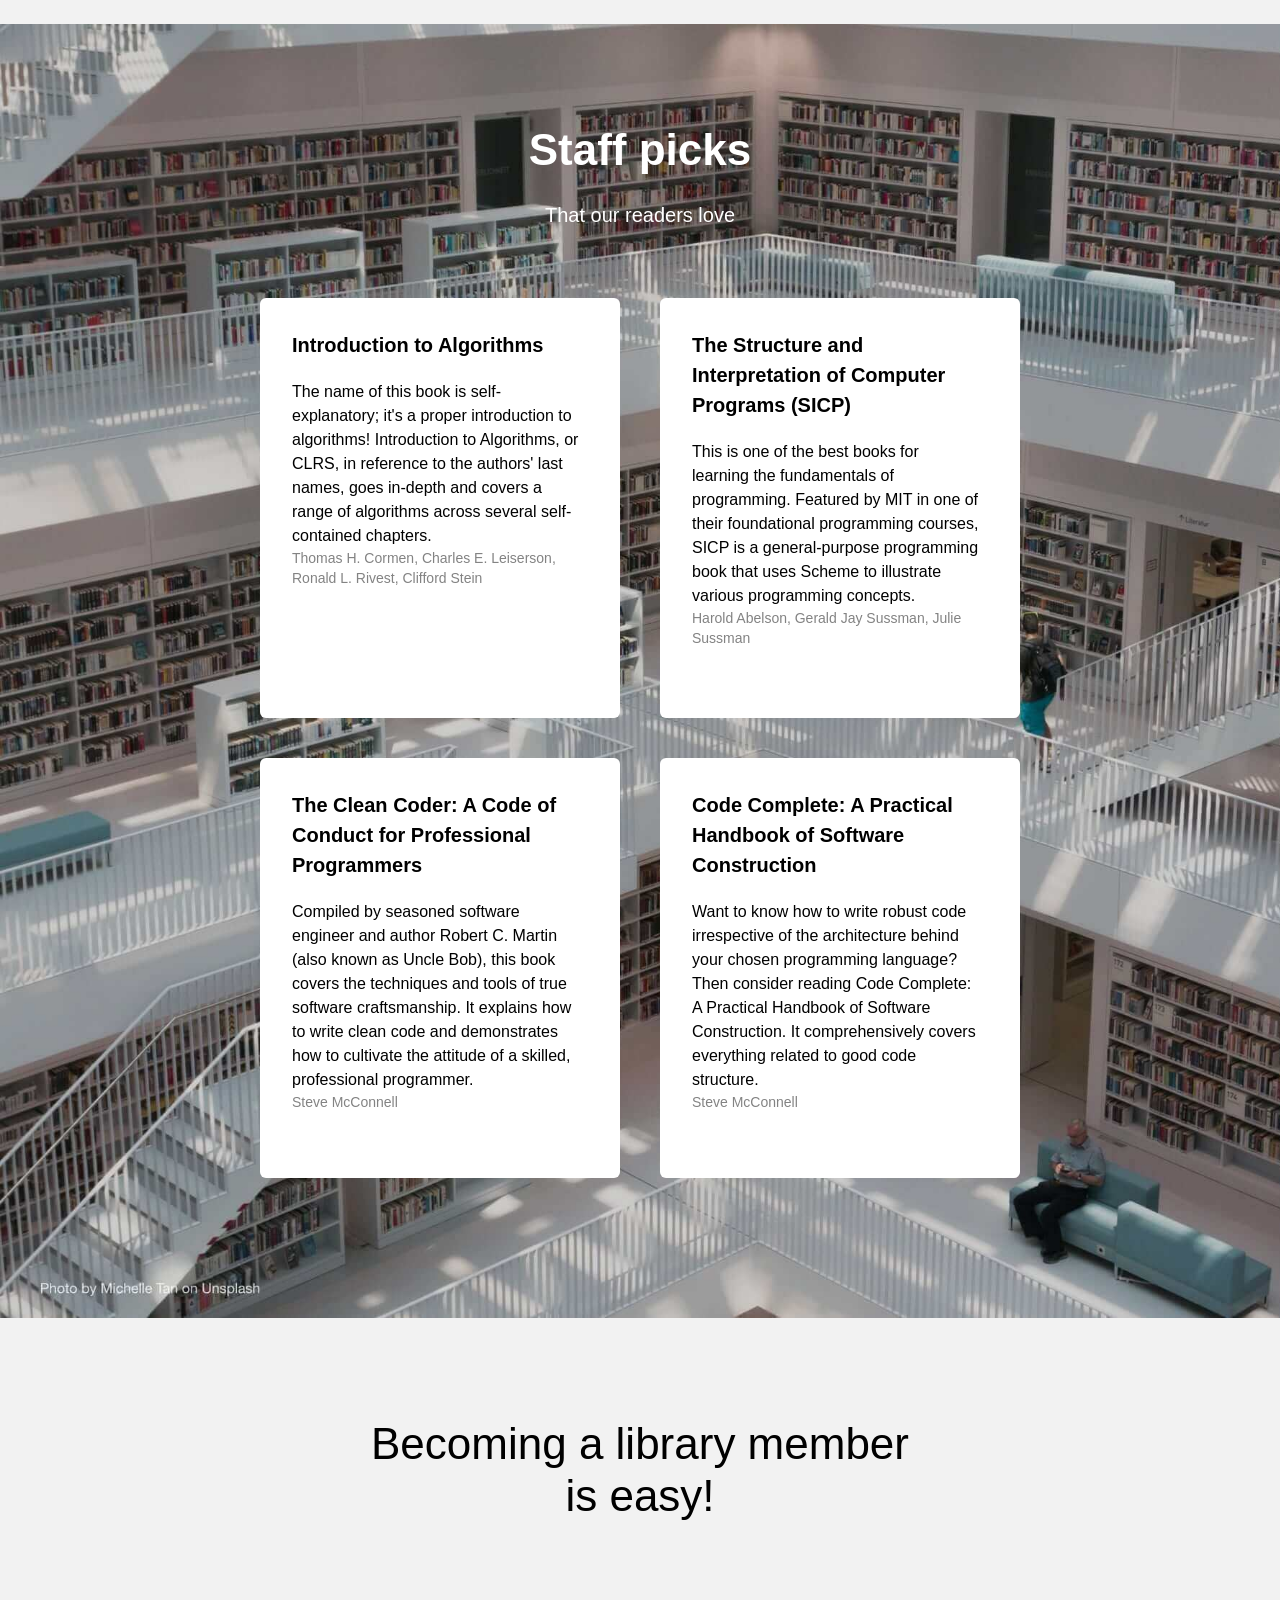
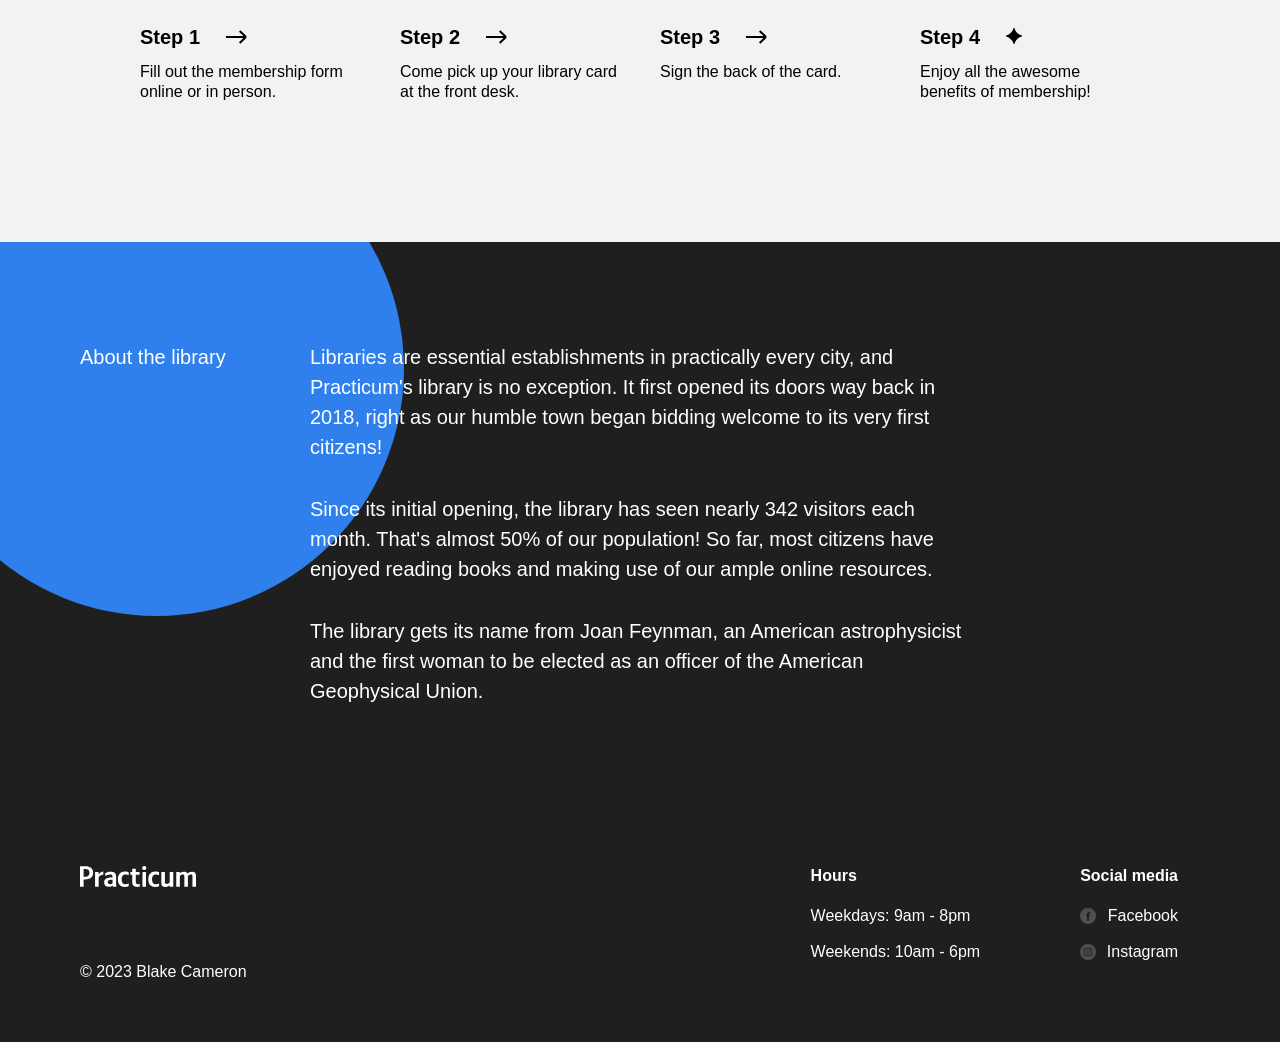
==== commit ba6b9f5b: "finish project" ====
--- a/index.html
+++ b/index.html
@@ -151,6 +151,7 @@
         <section class="staff" id="staff-picks">
           <h2 class="staff__title">Staff picks</h2>
           <p class="staff__subtitle">That our readers love</p>
+
           <ul class="staff__cards">
             <li class="card">
               <div class="card__content">
@@ -308,8 +309,12 @@
 
       <footer class="footer" id="contacts">
         <div class="footer__columns">
-          <div class="footer__logo" class="footer__column">
-            <img src="./images/logo_practicum.svg" class="footer__logo" />
+          <div class="footer__logo footer__column">
+            <img
+              src="./images/logo_practicum.svg"
+              class="footer__logo"
+              alt="practicum logo"
+            />
           </div>
 
           <div class="footer__column footer__column_content_hours">
--- a/styles/style.css
+++ b/styles/style.css
@@ -289,6 +289,7 @@
 
 .card {
   background-color: #fff;
+  display: flex;
   border-radius: 6px;
   padding: 32px 40px 20px 32px;
   box-sizing: border-box;
@@ -300,8 +301,6 @@
 .card__content {
   width: 100%;
   height: 100%;
-  display: flex;
-  flex-direction: column;
 }
 
 .card__title {
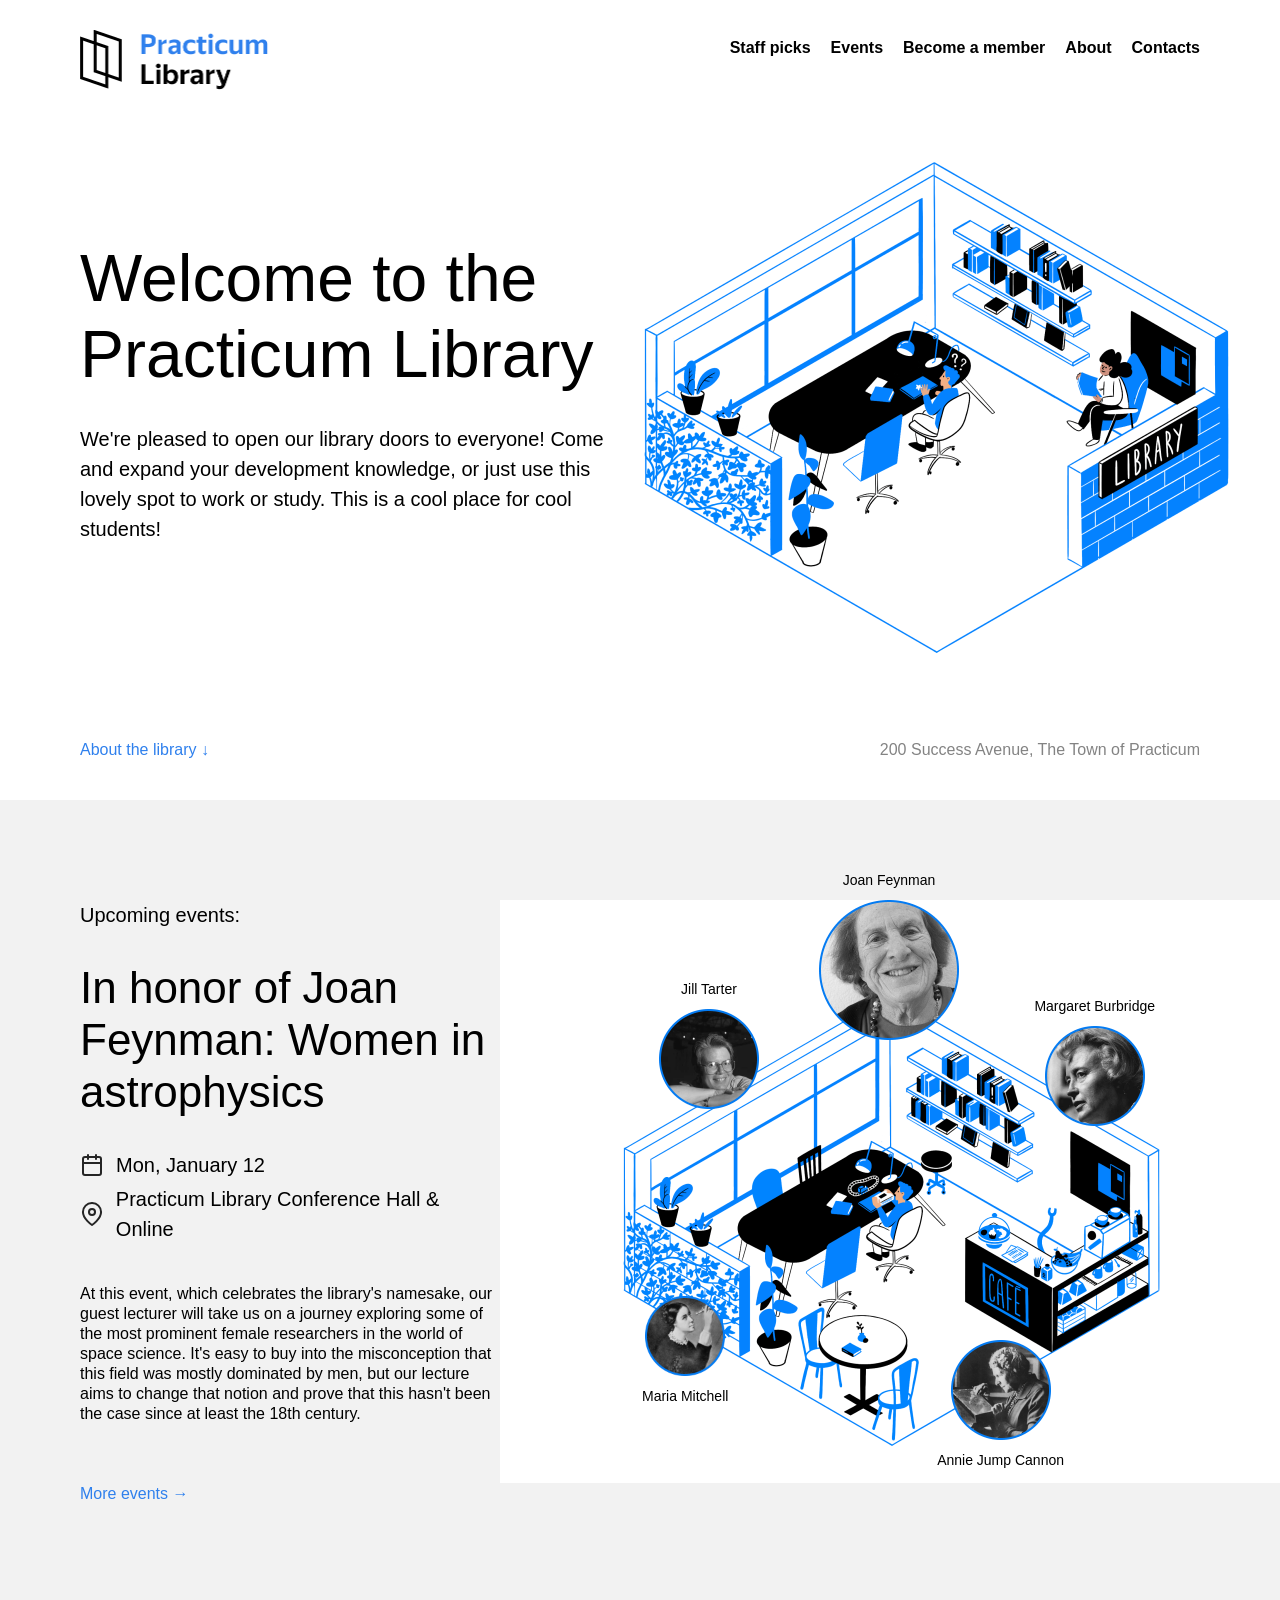
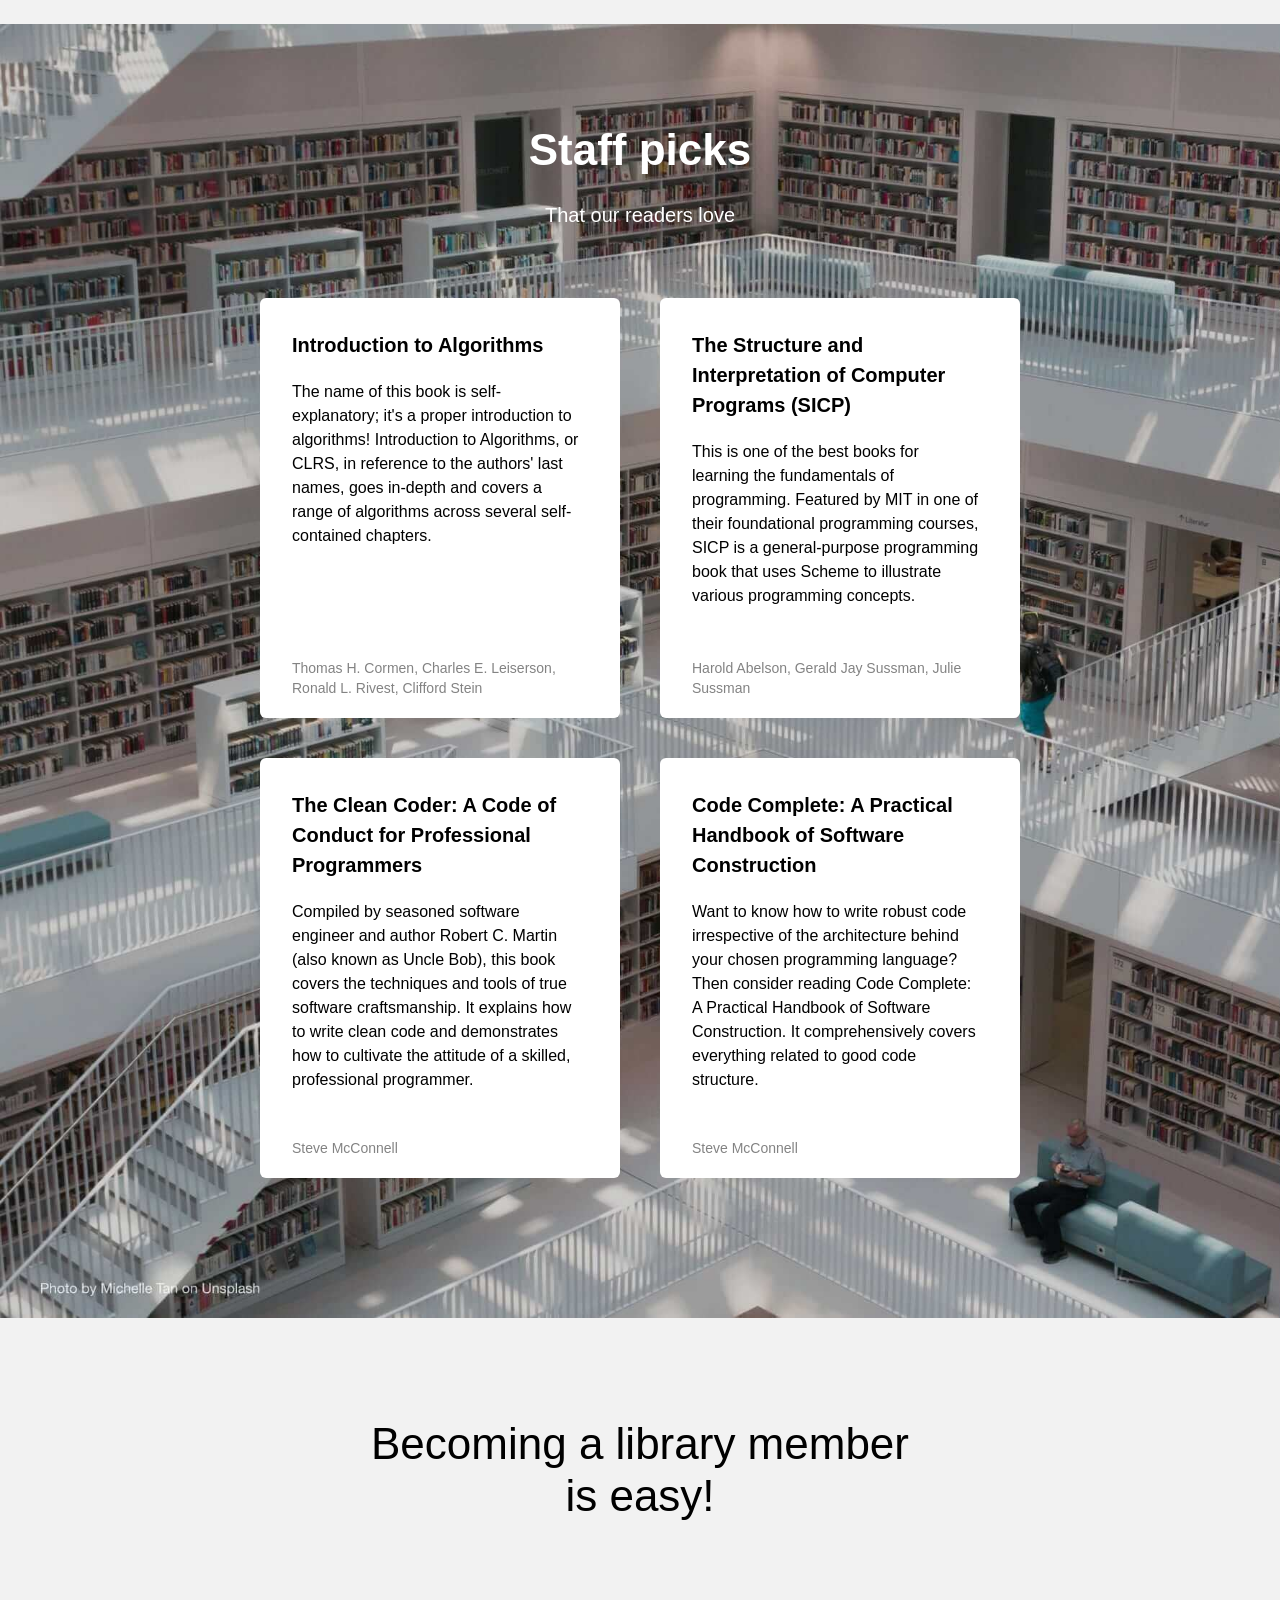
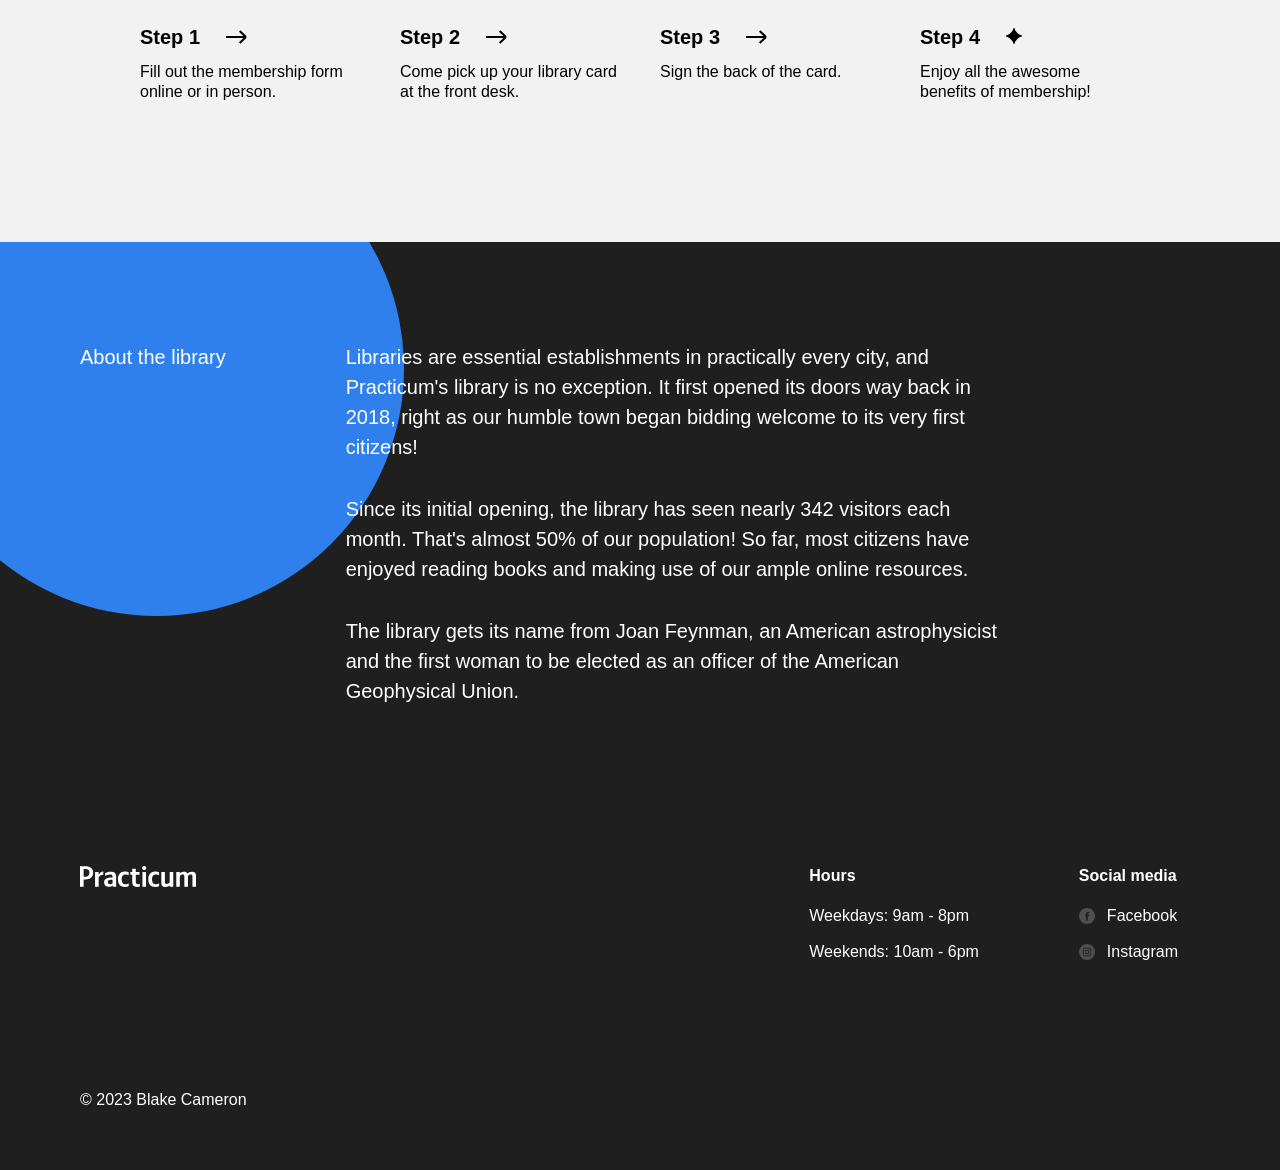
==== commit 3c8b4245: "finish project" ====
--- a/index.html
+++ b/index.html
@@ -101,50 +101,52 @@
               alt="practicum cafe"
               class="events__image"
             />
-            <div class="person person_name_feynman">
-              <p class="person__caption">Joan Feynman</p>
+            <figure class="person person_name_feynman">
+              <figcaption class="person__caption">Joan Feynman</figcaption>
               <img
                 src="./images/person_feynman.png"
                 alt="picture of joan feynman"
                 class="person__image person__image_size_l"
               />
-            </div>
-
-            <div class="person person_name_burbidge">
-              <p class="person__caption">Margaret Burbridge</p>
+            </figure>
+
+            <figure class="person person_name_burbidge">
+              <figcaption class="person__caption">
+                Margaret Burbridge
+              </figcaption>
               <img
                 src="./images/person_burbidge.png"
                 alt="picture of Margaret Burbridge"
                 class="person__image person__image_size_m"
               />
-            </div>
-
-            <div class="person person_name_cannon">
+            </figure>
+
+            <figure class="person person_name_cannon">
               <img
                 src="./images/person_cannon.png"
                 alt="picture of Annie Jump Cannon"
                 class="person__image person__image_size_m"
               />
-              <p class="person__caption">Annie Jump Cannon</p>
-            </div>
-
-            <div class="person person_name_mitchell">
+              <figcaption class="person__caption">Annie Jump Cannon</figcaption>
+            </figure>
+
+            <figure class="person person_name_mitchell">
               <img
                 src="./images/person_mitchell.png"
                 alt="picture of Maria Mitchell"
                 class="person__image person__image_size_s"
               />
-              <p class="person__caption">Maria Mitchell</p>
-            </div>
-
-            <div class="person person_name_tarter">
-              <p class="person__caption">Jill Tarter</p>
+              <figcaption class="person__caption">Maria Mitchell</figcaption>
+            </figure>
+
+            <figure class="person person_name_tarter">
+              <figcaption class="person__caption">Jill Tarter</figcaption>
               <img
                 src="./images/person_tarter.png"
                 alt="picture of Jill Tarter"
                 class="person__image person__image_size_m"
               />
-            </div>
+            </figure>
           </div>
         </section>
 
@@ -309,7 +311,7 @@
 
       <footer class="footer" id="contacts">
         <div class="footer__columns">
-          <div class="footer__logo footer__column">
+          <div class="footer__column">
             <img
               src="./images/logo_practicum.svg"
               class="footer__logo"
--- a/styles/style.css
+++ b/styles/style.css
@@ -2,8 +2,8 @@
   min-width: 1100px;
   max-width: 1600px;
   display: block;
-  margin: auto;
-  font-family: helvetica, arial, sans-serif;
+  margin: 0 auto;
+  font-family: "helvetica Neue", Arial, Sans-serif;
   font-size: 16px;
   line-height: 20px;
 }
@@ -23,7 +23,7 @@
   display: flex;
   flex-direction: row;
   justify-content: space-between;
-  align-items: center;
+  align-content: center;
 }
 
 .logo {
@@ -34,10 +34,10 @@
 .nav__links {
   display: flex;
   justify-content: space-between;
-  align-items: center;
   column-gap: 20px;
   list-style-type: none;
   padding: 0;
+  margin: 8px 0 0 0;
 }
 
 .nav__link {
@@ -197,11 +197,11 @@
   display: flex;
   align-items: center;
   flex-direction: column;
+  margin: 0;
   gap: 10px;
 }
 
 .person_name_feynman {
-  position: absolute;
   top: -30px;
   left: 319px;
 }
@@ -280,11 +280,11 @@
   display: flex;
   flex-direction: row;
   flex-wrap: wrap;
-  row-gap: 40px;
-  column-gap: 40px;
+  justify-content: center;
   max-width: 760px;
-  padding-left: 0px;
-  margin: 68px auto auto auto;
+  gap: 40px;
+  padding: 0;
+  margin: 68px auto 0;
 }
 
 .card {
@@ -299,6 +299,9 @@
 }
 
 .card__content {
+  display: flex;
+  flex-direction: column;
+  justify-content: flex-start;
   width: 100%;
   height: 100%;
 }
@@ -317,10 +320,11 @@
 }
 
 .card__footer {
-  margin: 0;
   font-size: 14px;
   line-height: 20px;
   color: #838383;
+  display: flex;
+  margin: 0;
   margin-top: auto;
 }
 
@@ -377,6 +381,7 @@
   overflow: hidden;
   position: relative;
   box-sizing: border-box;
+  display: flex;
 }
 
 .about__title {
@@ -386,7 +391,7 @@
   font-weight: 500;
   max-width: 154px;
   z-index: 1;
-  position: absolute;
+  margin-right: 120px;
 }
 
 .about__content {
@@ -397,7 +402,6 @@
   display: flex;
   flex-direction: column;
   gap: 32px;
-  margin: auto;
 }
 
 .about__paragraph {
@@ -420,7 +424,6 @@
   box-sizing: border-box;
   background-color: #1f1f1f;
   padding: 60px 102px 60px 80px;
-  min-height: 224px;
 }
 
 .footer__columns {
@@ -428,6 +431,7 @@
   flex-direction: row;
   align-content: center;
   justify-content: center;
+  min-height: 224px;
 }
 
 .footer__column_content_hours {
@@ -471,8 +475,8 @@
   line-height: 20px;
   text-decoration: none;
   display: flex;
-  justify-content: space-between;
   align-items: center;
+  gap: 12px;
 }
 
 .footer__column-link:hover {
@@ -489,6 +493,7 @@
   font-size: 14px;
   line-height: 20px;
   margin: 0;
-  font-size: 16px;
-  line-height: 20px;
-}
+  margin-top: auto;
+  font-size: 16px;
+  line-height: 20px;
+}
